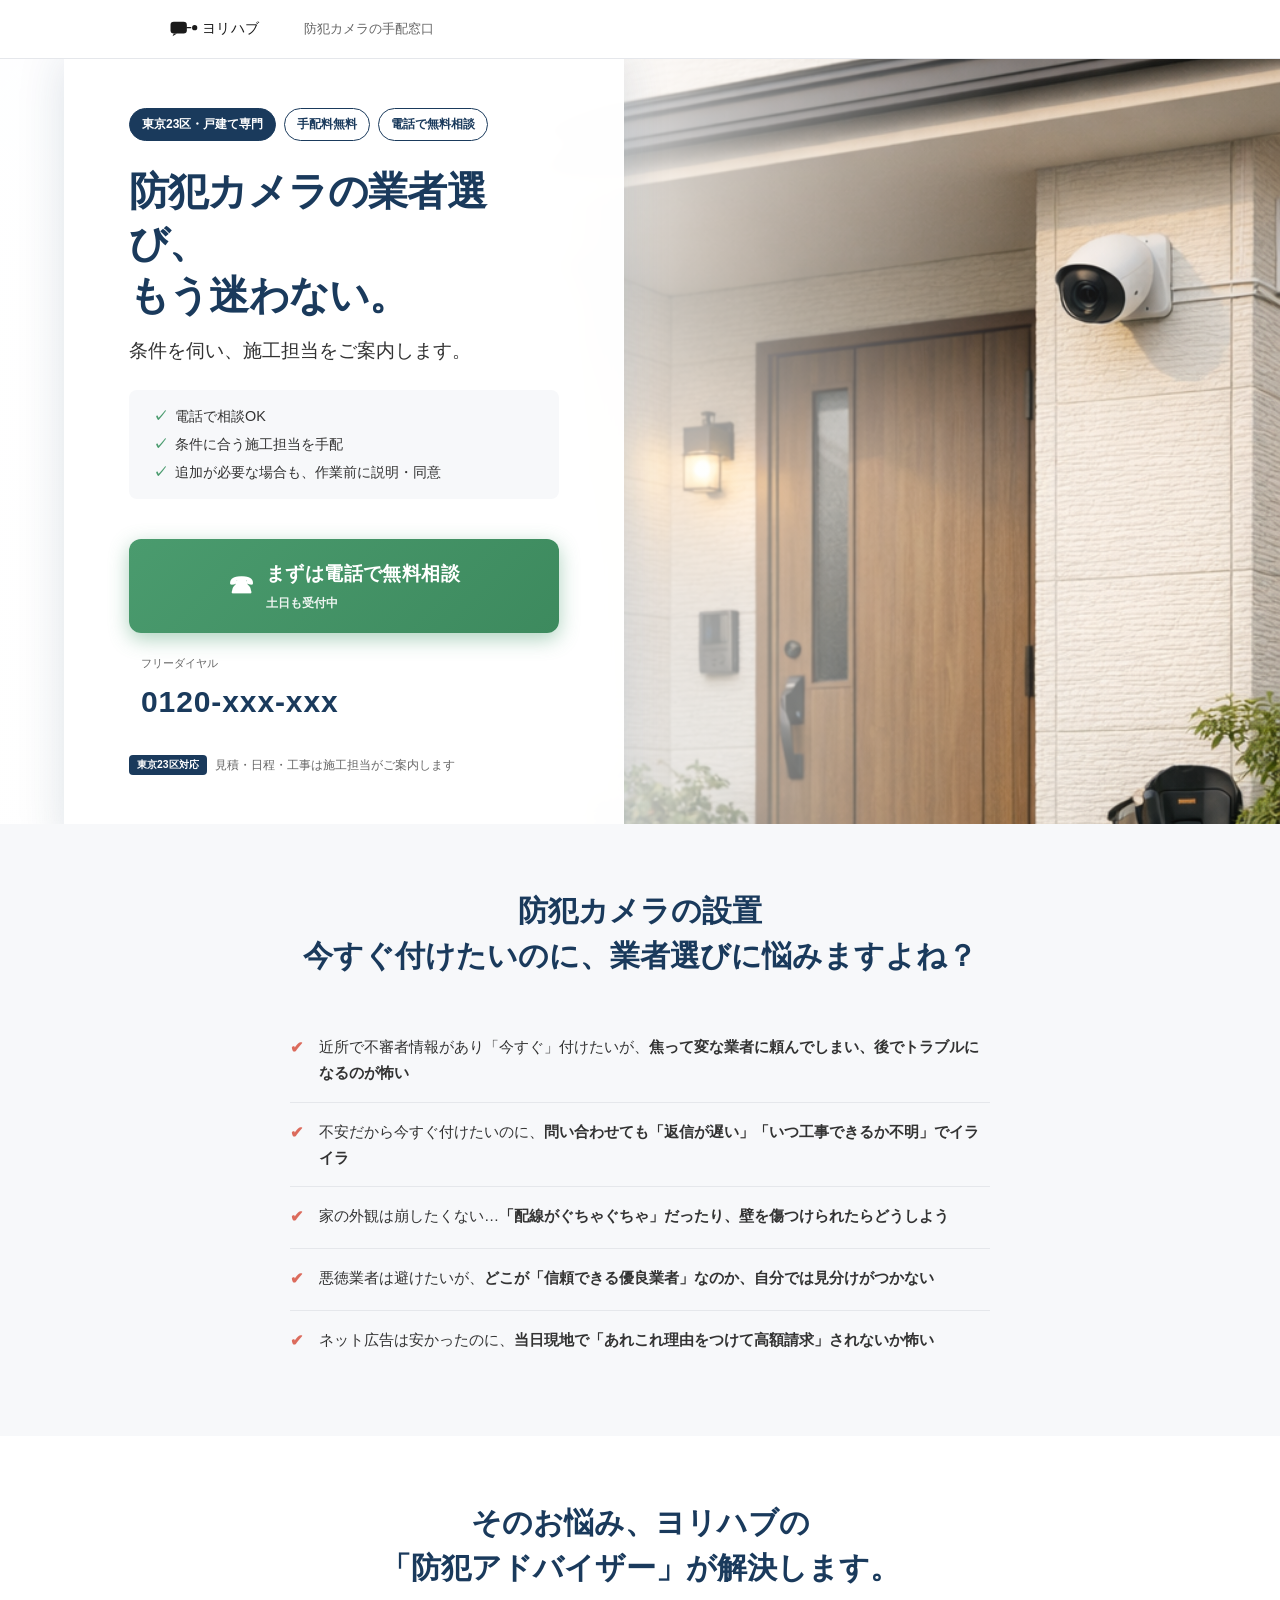
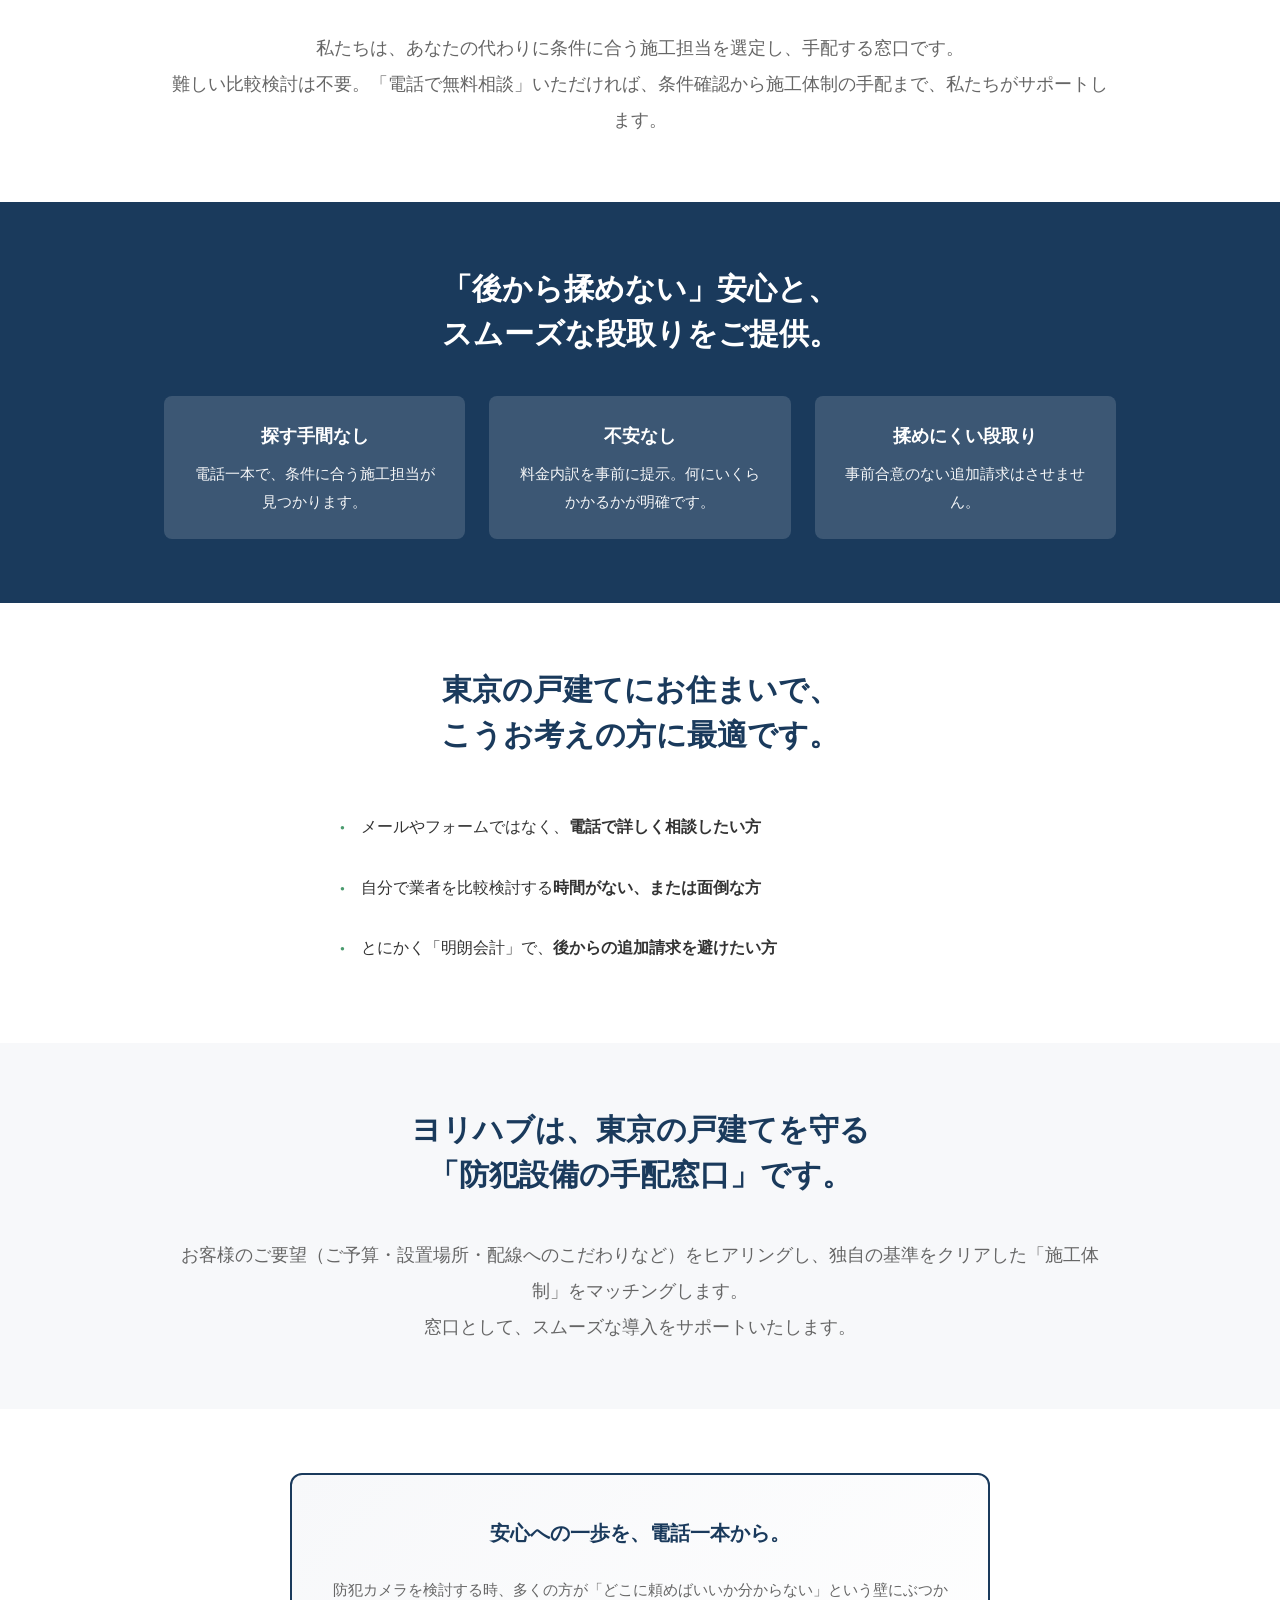
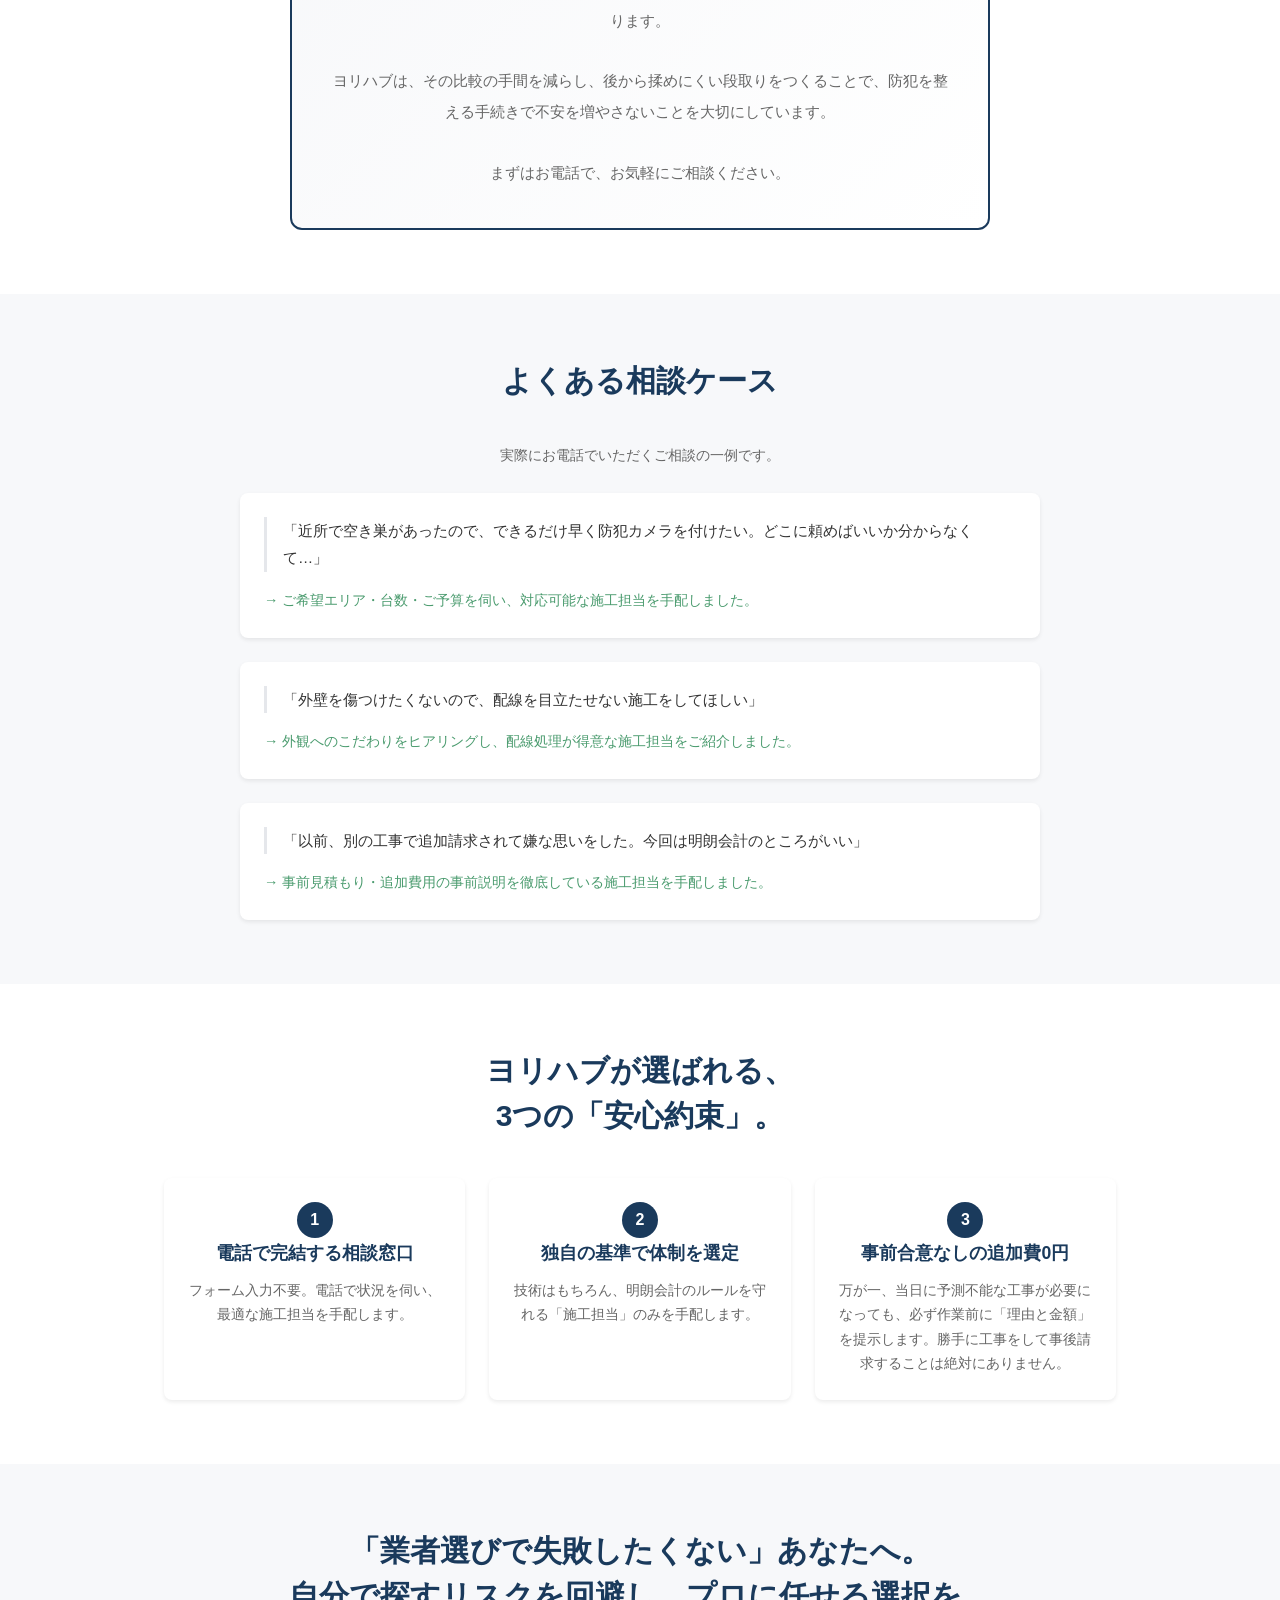
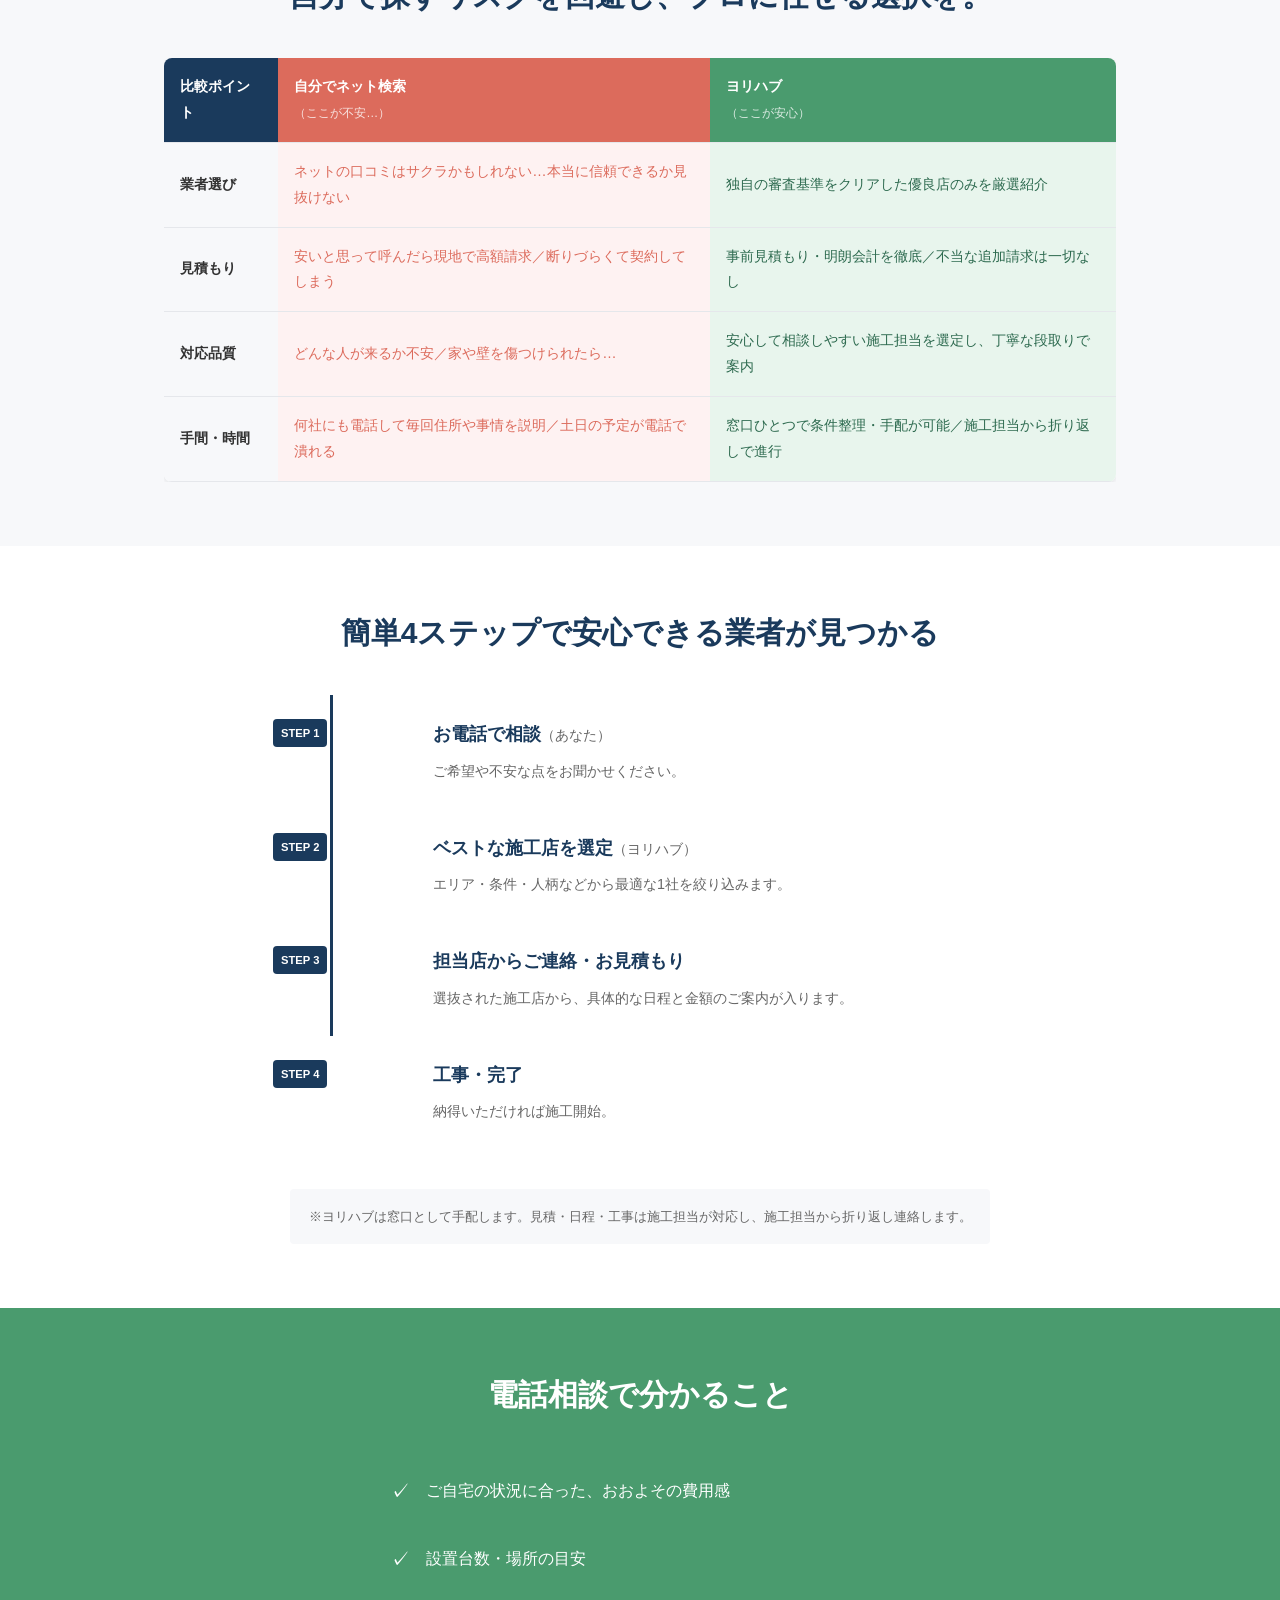
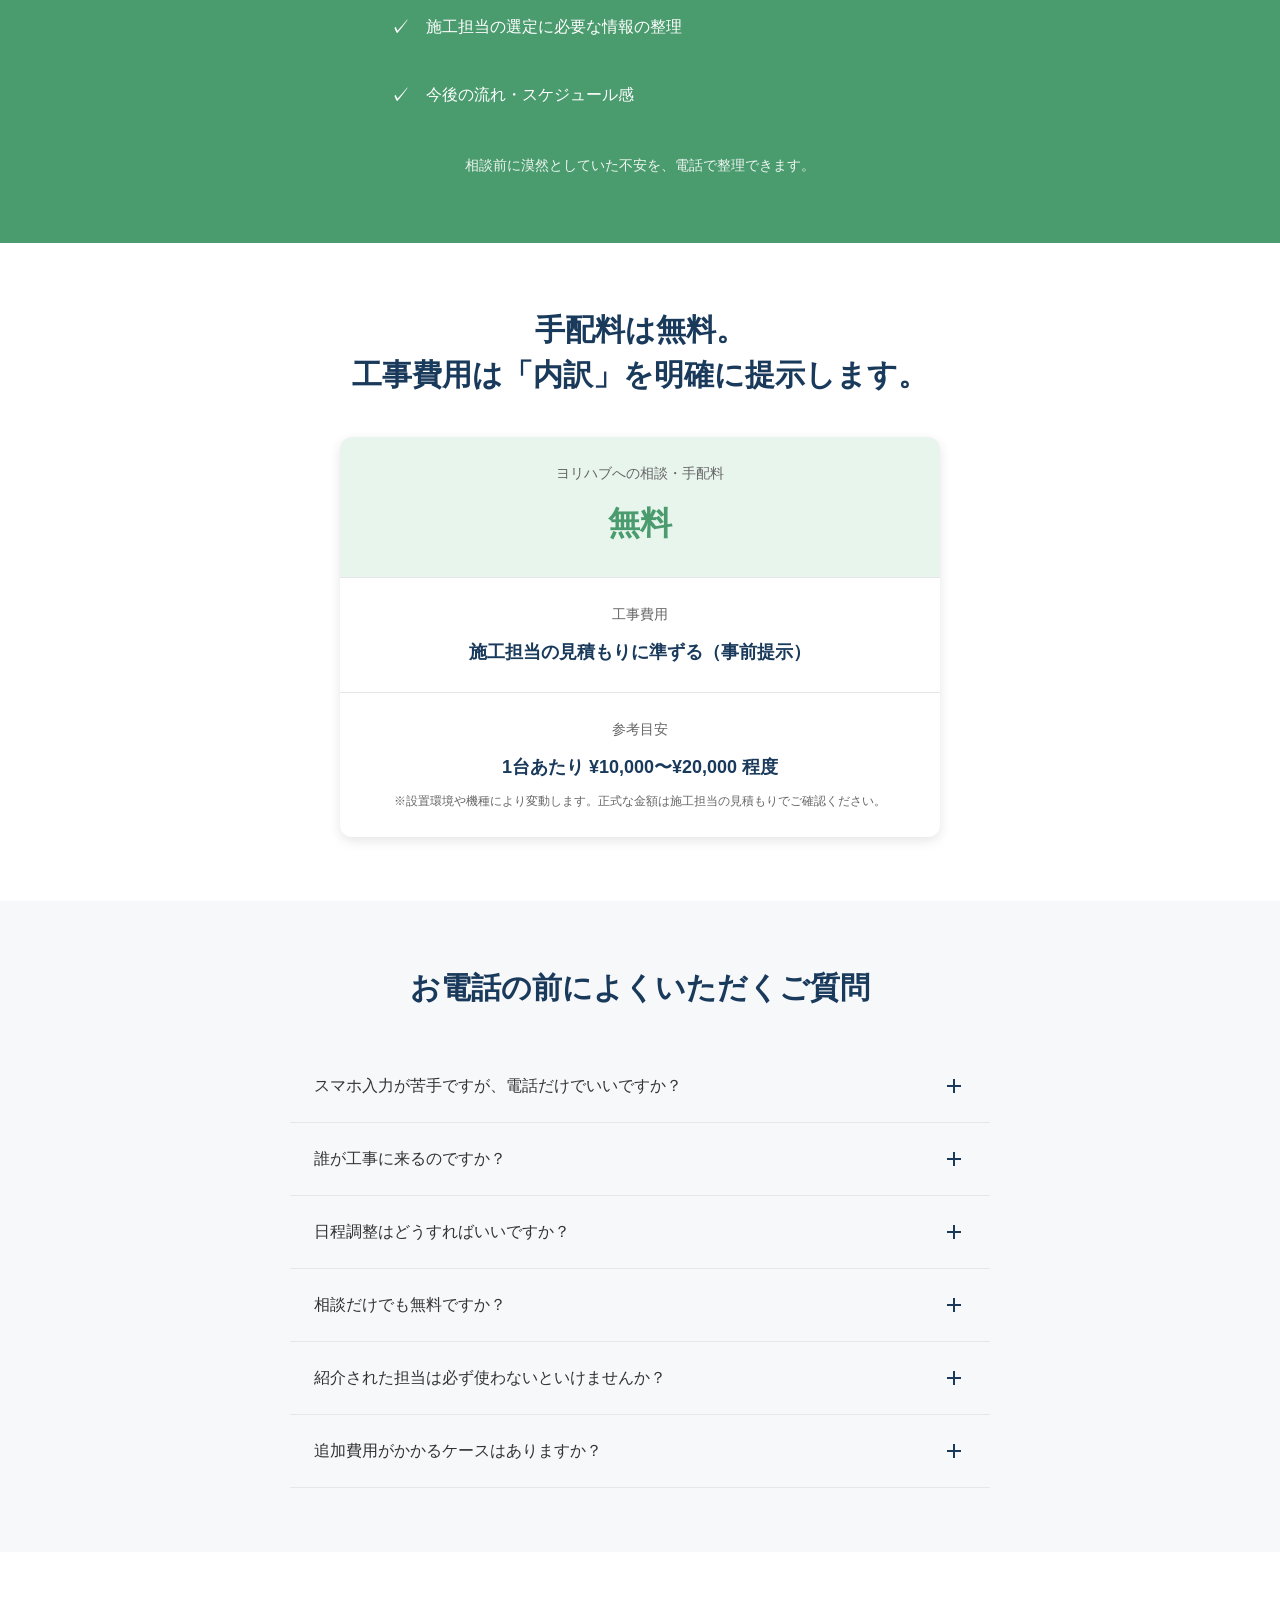
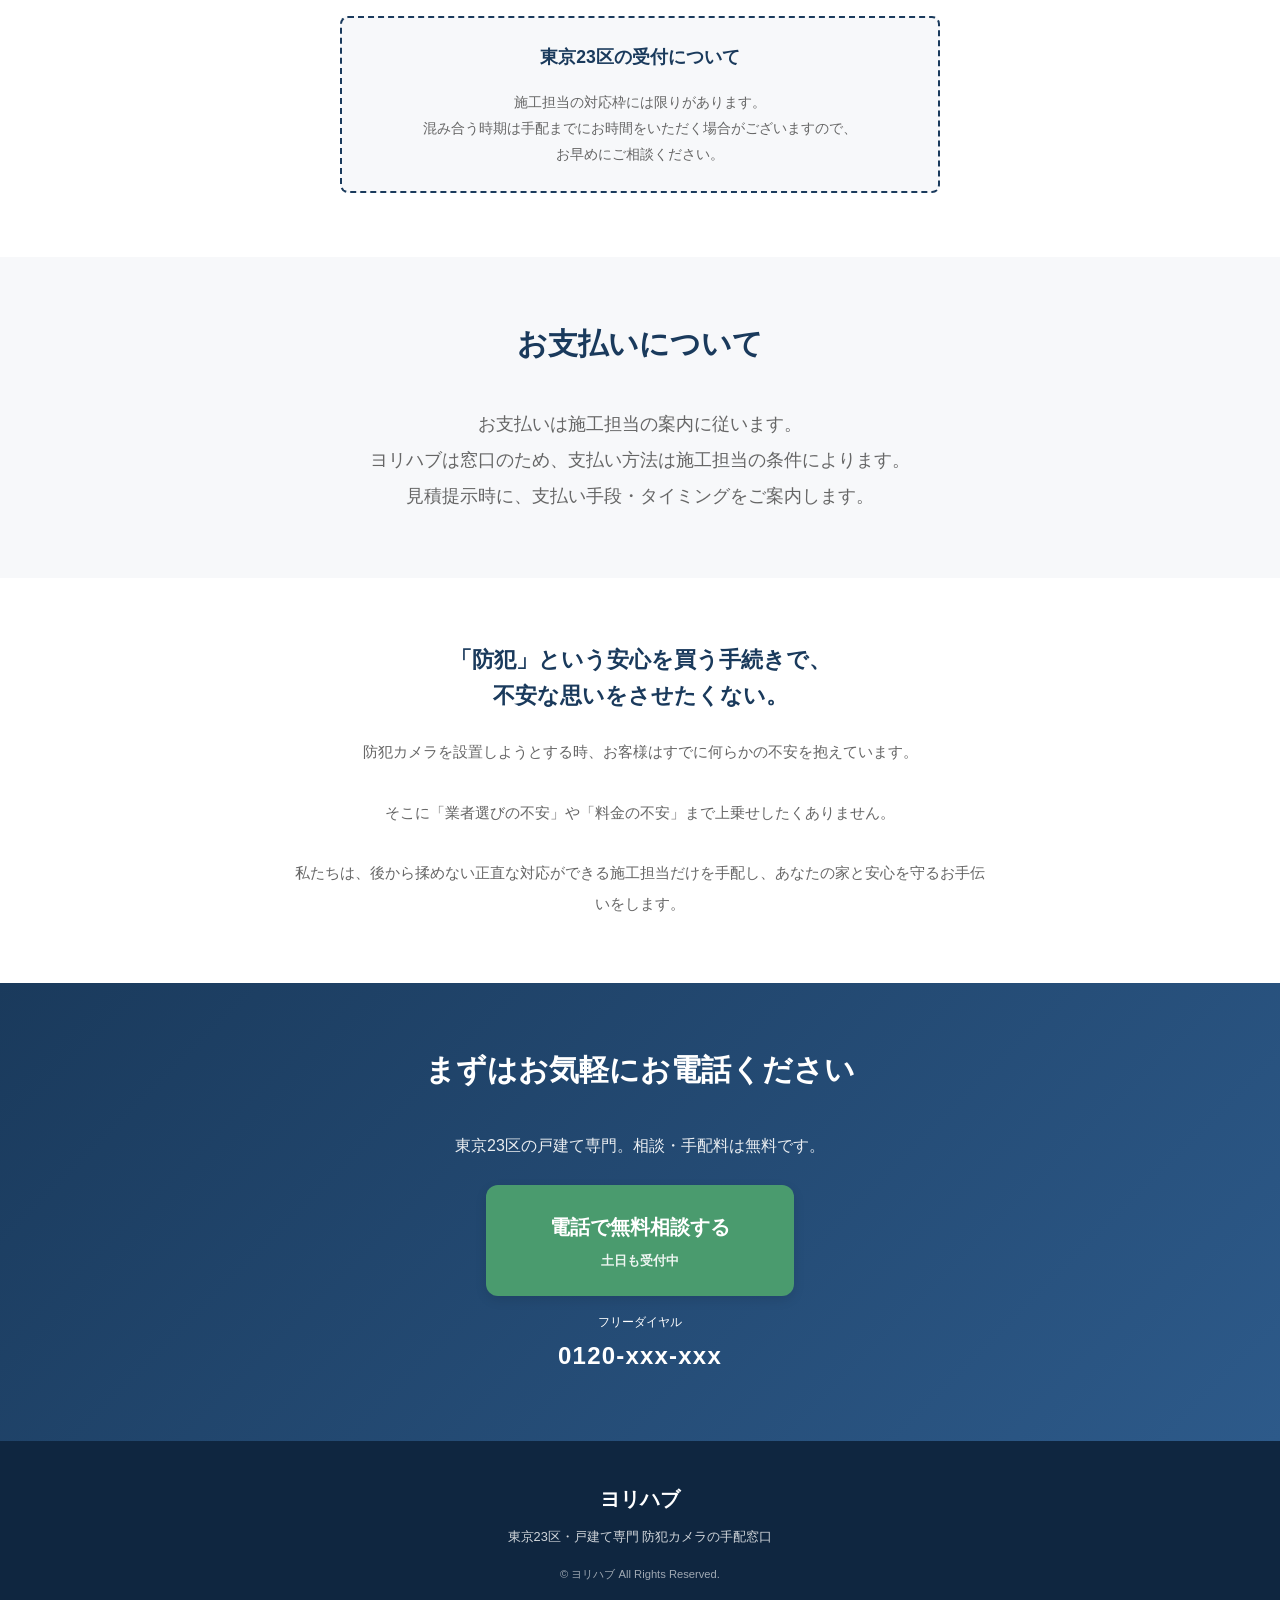
==== index.html @ b2e4035f "init: LP初期ファイルをコミット（電話番号はダミー）" ====
<!DOCTYPE html>
<html lang="ja">
<head>
  <meta charset="UTF-8">
  <meta name="viewport" content="width=device-width, initial-scale=1.0">
  <meta name="description" content="東京23区の戸建て向け防犯カメラ設置。電話一本で優良施工店を手配。ヨリハブは相談・手配料無料の窓口サービスです。">
  <title>ヨリハブ｜東京23区・戸建て専門 防犯カメラの手配窓口</title>
  <link rel="stylesheet" href="styles.css">
</head>
<body>
  <!-- ヘッダー -->
  <header class="header">
    <div class="container">
      <div class="header-inner">
        <a href="/" class="header-logo-link" aria-label="ヨリハブ トップページ">
          <img
            src="image/symbol-horizontal-v5b.svg"
            alt="ヨリハブ"
            class="header-logo"
            width="120"
            height="32"
          >
        </a>
        <p class="header-tagline">防犯カメラの手配窓口</p>
      </div>
    </div>
  </header>

  <main>
    <!-- ファーストビュー -->
    <section id="hero" class="hero">
      <!-- 背景画像（picture要素でスマホ/PC切り替え） -->
      <picture class="hero-bg-picture">
        <source
          media="(max-width: 768px)"
          srcset="image/hero-bg-sp2.png"
          type="image/png"
        >
        <img
          src="image/hero-bg.png"
          alt="東京23区の清潔感のある戸建て住宅と防犯カメラ"
          class="hero-bg-img"
          width="1920"
          height="1080"
          loading="eager"
          fetchpriority="high"
        >
      </picture>
      <!-- オーバーレイ（PCのみ使用、スマホは画像に白グラデ込み） -->
      <div class="hero-overlay" aria-hidden="true"></div>

      <!-- コンテンツエリア -->
      <div class="hero-container">
        <!-- 情報カード -->
        <div class="hero-card">
          <!-- バッジ群 -->
          <div class="hero-badges">
            <span class="hero-badge hero-badge-primary">東京23区・戸建て専門</span>
            <span class="hero-badge">手配料無料</span>
            <span class="hero-badge">電話で無料相談</span>
          </div>

          <!-- メイン見出し -->
          <h2 class="hero-title">
            防犯カメラの業者選び、<br>もう迷わない。
          </h2>

          <!-- サブ見出し -->
          <p class="hero-subtitle">条件を伺い、施工担当をご案内します。</p>

          <!-- 安心訴求3点 -->
          <ul class="hero-features">
            <li class="hero-feature">
              <span class="hero-feature-icon" aria-hidden="true">&#10003;</span>
              <span>電話で相談OK</span>
            </li>
            <li class="hero-feature">
              <span class="hero-feature-icon" aria-hidden="true">&#10003;</span>
              <span>条件に合う施工担当を手配</span>
            </li>
            <li class="hero-feature">
              <span class="hero-feature-icon" aria-hidden="true">&#10003;</span>
              <span>追加が必要な場合も、作業前に説明・同意</span>
            </li>
          </ul>

          <!-- CTA -->
          <div class="hero-cta">
            <a href="tel:0120-xxx-xxx" class="cta-button-hero">
              <span class="cta-icon" aria-hidden="true">&#9742;</span>
              <span class="cta-text">
                <span class="cta-main">まずは電話で無料相談</span>
                <span class="cta-sub">土日も受付中</span>
              </span>
            </a>
            <p class="hero-cta-number">
              <span class="hero-number-label">フリーダイヤル</span>
              <span class="hero-number-value">0120-xxx-xxx</span>
            </p>
          </div>

          <!-- 補足文 -->
          <p class="hero-note">
            <span class="hero-note-badge">東京23区対応</span>
            <span class="hero-note-text">見積・日程・工事は施工担当がご案内します</span>
          </p>
        </div>
      </div>
    </section>

    <!-- 共感/問題提起 -->
    <section id="problem" class="section section-gray">
      <div class="container">
        <h2 class="section-title">
          防犯カメラの設置<br>
          <span class="title-accent">今すぐ付けたいのに、業者選びに悩みますよね？</span>
        </h2>

        <ul class="problem-list">
          <li class="problem-item">
            <span class="problem-icon" aria-hidden="true">✔</span>
            <p>近所で不審者情報があり「今すぐ」付けたいが、<strong>焦って変な業者に頼んでしまい、後でトラブルになるのが怖い</strong></p>
          </li>
          <li class="problem-item">
            <span class="problem-icon" aria-hidden="true">✔</span>
            <p>不安だから今すぐ付けたいのに、<strong>問い合わせても「返信が遅い」「いつ工事できるか不明」でイライラ</strong></p>
          </li>
          <li class="problem-item">
            <span class="problem-icon" aria-hidden="true">✔</span>
            <p>家の外観は崩したくない…<strong>「配線がぐちゃぐちゃ」だったり、壁を傷つけられたらどうしよう</strong></p>
          </li>
          <li class="problem-item">
            <span class="problem-icon" aria-hidden="true">✔</span>
            <p>悪徳業者は避けたいが、<strong>どこが「信頼できる優良業者」なのか、自分では見分けがつかない</strong></p>
          </li>
          <li class="problem-item">
            <span class="problem-icon" aria-hidden="true">✔</span>
            <p>ネット広告は安かったのに、<strong>当日現地で「あれこれ理由をつけて高額請求」されないか怖い</strong></p>
          </li>
        </ul>
      </div>
    </section>

    <!-- 解決方法の提示 -->
    <section id="solution" class="section">
      <div class="container">
        <h2 class="section-title">
          そのお悩み、ヨリハブの<br>
          <span class="title-accent">「防犯アドバイザー」が解決します。</span>
        </h2>
        <p class="section-lead">
          私たちは、あなたの代わりに条件に合う施工担当を選定し、手配する窓口です。<br>
          難しい比較検討は不要。「電話で無料相談」いただければ、条件確認から施工体制の手配まで、私たちがサポートします。
        </p>
      </div>
    </section>

    <!-- ベネフィット -->
    <section id="benefit" class="section section-primary">
      <div class="container">
        <h2 class="section-title section-title-white">
          「後から揉めない」安心と、<br>スムーズな段取りをご提供。
        </h2>

        <ul class="benefit-list">
          <li class="benefit-item">
            <h3 class="benefit-title">探す手間なし</h3>
            <p class="benefit-text">電話一本で、条件に合う施工担当が見つかります。</p>
          </li>
          <li class="benefit-item">
            <h3 class="benefit-title">不安なし</h3>
            <p class="benefit-text">料金内訳を事前に提示。何にいくらかかるかが明確です。</p>
          </li>
          <li class="benefit-item">
            <h3 class="benefit-title">揉めにくい段取り</h3>
            <p class="benefit-text">事前合意のない追加請求はさせません。</p>
          </li>
        </ul>
      </div>
    </section>

    <!-- こんな人におすすめ -->
    <section id="recommend" class="section">
      <div class="container">
        <h2 class="section-title">
          東京の戸建てにお住まいで、<br>
          <span class="title-accent">こうお考えの方に最適です。</span>
        </h2>

        <ul class="recommend-list">
          <li class="recommend-item">
            <span class="recommend-icon" aria-hidden="true">●</span>
            <p>メールやフォームではなく、<strong>電話で詳しく相談したい方</strong></p>
          </li>
          <li class="recommend-item">
            <span class="recommend-icon" aria-hidden="true">●</span>
            <p>自分で業者を比較検討する<strong>時間がない、または面倒な方</strong></p>
          </li>
          <li class="recommend-item">
            <span class="recommend-icon" aria-hidden="true">●</span>
            <p>とにかく「明朗会計」で、<strong>後からの追加請求を避けたい方</strong></p>
          </li>
        </ul>
      </div>
    </section>

    <!-- 自己紹介 -->
    <section id="about" class="section section-gray">
      <div class="container">
        <h2 class="section-title">
          ヨリハブは、東京の戸建てを守る<br>
          <span class="title-accent">「防犯設備の手配窓口」です。</span>
        </h2>
        <p class="section-lead">
          お客様のご要望（ご予算・設置場所・配線へのこだわりなど）をヒアリングし、独自の基準をクリアした「施工体制」をマッチングします。<br>
          窓口として、スムーズな導入をサポートいたします。
        </p>
      </div>
    </section>

    <!-- メッセージ -->
    <section id="message" class="section">
      <div class="container">
        <div class="message-box">
          <h2 class="message-title">安心への一歩を、電話一本から。</h2>
          <p class="message-text">
            防犯カメラを検討する時、多くの方が「どこに頼めばいいか分からない」という壁にぶつかります。<br><br>
            ヨリハブは、その比較の手間を減らし、後から揉めにくい段取りをつくることで、防犯を整える手続きで不安を増やさないことを大切にしています。<br><br>
            まずはお電話で、お気軽にご相談ください。
          </p>
        </div>
      </div>
    </section>

    <!-- 相談ケース例 -->
    <section id="cases" class="section section-gray">
      <div class="container">
        <h2 class="section-title">
          <span class="title-accent">よくある相談ケース</span>
        </h2>
        <p class="section-lead-small">実際にお電話でいただくご相談の一例です。</p>

        <ul class="case-list">
          <li class="case-item">
            <p class="case-situation">「近所で空き巣があったので、できるだけ早く防犯カメラを付けたい。どこに頼めばいいか分からなくて…」</p>
            <p class="case-response">→ ご希望エリア・台数・ご予算を伺い、対応可能な施工担当を手配しました。</p>
          </li>
          <li class="case-item">
            <p class="case-situation">「外壁を傷つけたくないので、配線を目立たせない施工をしてほしい」</p>
            <p class="case-response">→ 外観へのこだわりをヒアリングし、配線処理が得意な施工担当をご紹介しました。</p>
          </li>
          <li class="case-item">
            <p class="case-situation">「以前、別の工事で追加請求されて嫌な思いをした。今回は明朗会計のところがいい」</p>
            <p class="case-response">→ 事前見積もり・追加費用の事前説明を徹底している施工担当を手配しました。</p>
          </li>
        </ul>
      </div>
    </section>

    <!-- 選ばれる理由 -->
    <section id="features" class="section">
      <div class="container">
        <h2 class="section-title">
          ヨリハブが選ばれる、<br>
          <span class="title-accent">3つの「安心約束」。</span>
        </h2>

        <ul class="feature-list">
          <li class="feature-item">
            <span class="feature-number" aria-hidden="true">1</span>
            <h3 class="feature-title">電話で完結する相談窓口</h3>
            <p class="feature-text">フォーム入力不要。電話で状況を伺い、最適な施工担当を手配します。</p>
          </li>
          <li class="feature-item">
            <span class="feature-number" aria-hidden="true">2</span>
            <h3 class="feature-title">独自の基準で体制を選定</h3>
            <p class="feature-text">技術はもちろん、明朗会計のルールを守れる「施工担当」のみを手配します。</p>
          </li>
          <li class="feature-item">
            <span class="feature-number" aria-hidden="true">3</span>
            <h3 class="feature-title">事前合意なしの追加費0円</h3>
            <p class="feature-text">万が一、当日に予測不能な工事が必要になっても、必ず作業前に「理由と金額」を提示します。勝手に工事をして事後請求することは絶対にありません。</p>
          </li>
        </ul>
      </div>
    </section>

    <!-- 比較表 -->
    <section id="compare" class="section section-gray">
      <div class="container">
        <h2 class="section-title">
          「業者選びで失敗したくない」あなたへ。<br>
          <span class="title-accent">自分で探すリスクを回避し、プロに任せる選択を。</span>
        </h2>

        <!-- PC用テーブル -->
        <div class="compare-table-wrapper">
          <table class="compare-table">
            <thead>
              <tr>
                <th>比較ポイント</th>
                <th class="col-risk">自分でネット検索<br><small>（ここが不安…）</small></th>
                <th class="col-safe">ヨリハブ<br><small>（ここが安心）</small></th>
              </tr>
            </thead>
            <tbody>
              <tr>
                <td class="row-label">業者選び</td>
                <td class="col-risk">ネットの口コミはサクラかもしれない…本当に信頼できるか見抜けない</td>
                <td class="col-safe">独自の審査基準をクリアした優良店のみを厳選紹介</td>
              </tr>
              <tr>
                <td class="row-label">見積もり</td>
                <td class="col-risk">安いと思って呼んだら現地で高額請求／断りづらくて契約してしまう</td>
                <td class="col-safe">事前見積もり・明朗会計を徹底／不当な追加請求は一切なし</td>
              </tr>
              <tr>
                <td class="row-label">対応品質</td>
                <td class="col-risk">どんな人が来るか不安／家や壁を傷つけられたら…</td>
                <td class="col-safe">安心して相談しやすい施工担当を選定し、丁寧な段取りで案内</td>
              </tr>
              <tr>
                <td class="row-label">手間・時間</td>
                <td class="col-risk">何社にも電話して毎回住所や事情を説明／土日の予定が電話で潰れる</td>
                <td class="col-safe">窓口ひとつで条件整理・手配が可能／施工担当から折り返しで進行</td>
              </tr>
            </tbody>
          </table>
        </div>

        <!-- スマホ用カード -->
        <div class="compare-cards">
          <div class="compare-card">
            <h3 class="compare-card-title">業者選び</h3>
            <div class="compare-card-row">
              <p class="compare-card-label risk-label">自分で検索すると…</p>
              <p class="compare-card-text">ネットの口コミはサクラかもしれない…本当に信頼できるか見抜けない</p>
            </div>
            <div class="compare-card-row">
              <p class="compare-card-label safe-label">ヨリハブなら</p>
              <p class="compare-card-text">独自の審査基準をクリアした優良店のみを厳選紹介</p>
            </div>
          </div>

          <div class="compare-card">
            <h3 class="compare-card-title">見積もり</h3>
            <div class="compare-card-row">
              <p class="compare-card-label risk-label">自分で検索すると…</p>
              <p class="compare-card-text">安いと思って呼んだら現地で高額請求／断りづらくて契約してしまう</p>
            </div>
            <div class="compare-card-row">
              <p class="compare-card-label safe-label">ヨリハブなら</p>
              <p class="compare-card-text">事前見積もり・明朗会計を徹底／不当な追加請求は一切なし</p>
            </div>
          </div>

          <div class="compare-card">
            <h3 class="compare-card-title">対応品質</h3>
            <div class="compare-card-row">
              <p class="compare-card-label risk-label">自分で検索すると…</p>
              <p class="compare-card-text">どんな人が来るか不安／家や壁を傷つけられたら…</p>
            </div>
            <div class="compare-card-row">
              <p class="compare-card-label safe-label">ヨリハブなら</p>
              <p class="compare-card-text">安心して相談しやすい施工担当を選定し、丁寧な段取りで案内</p>
            </div>
          </div>

          <div class="compare-card">
            <h3 class="compare-card-title">手間・時間</h3>
            <div class="compare-card-row">
              <p class="compare-card-label risk-label">自分で検索すると…</p>
              <p class="compare-card-text">何社にも電話して毎回住所や事情を説明／土日の予定が電話で潰れる</p>
            </div>
            <div class="compare-card-row">
              <p class="compare-card-label safe-label">ヨリハブなら</p>
              <p class="compare-card-text">窓口ひとつで条件整理・手配が可能／施工担当から折り返しで進行</p>
            </div>
          </div>
        </div>
      </div>
    </section>

    <!-- ご利用の流れ -->
    <section id="flow" class="section">
      <div class="container">
        <h2 class="section-title">
          <span class="title-accent">簡単4ステップで安心できる業者が見つかる</span>
        </h2>

        <ol class="flow-list">
          <li class="flow-item">
            <span class="flow-step">STEP 1</span>
            <h3 class="flow-title">お電話で相談<span class="flow-who">（あなた）</span></h3>
            <p class="flow-text">ご希望や不安な点をお聞かせください。</p>
          </li>
          <li class="flow-item">
            <span class="flow-step">STEP 2</span>
            <h3 class="flow-title">ベストな施工店を選定<span class="flow-who">（ヨリハブ）</span></h3>
            <p class="flow-text">エリア・条件・人柄などから最適な1社を絞り込みます。</p>
          </li>
          <li class="flow-item">
            <span class="flow-step">STEP 3</span>
            <h3 class="flow-title">担当店からご連絡・お見積もり</h3>
            <p class="flow-text">選抜された施工店から、具体的な日程と金額のご案内が入ります。</p>
          </li>
          <li class="flow-item">
            <span class="flow-step">STEP 4</span>
            <h3 class="flow-title">工事・完了</h3>
            <p class="flow-text">納得いただければ施工開始。</p>
          </li>
        </ol>

        <p class="flow-note">※ヨリハブは窓口として手配します。見積・日程・工事は施工担当が対応し、施工担当から折り返し連絡します。</p>
      </div>
    </section>

    <!-- 特典 -->
    <section id="bonus" class="section section-accent">
      <div class="container">
        <h2 class="section-title section-title-white">
          <span class="title-accent-white">電話相談で分かること</span>
        </h2>

        <ul class="bonus-list">
          <li class="bonus-item">
            <span class="bonus-check" aria-hidden="true">✓</span>
            <p>ご自宅の状況に合った、おおよその費用感</p>
          </li>
          <li class="bonus-item">
            <span class="bonus-check" aria-hidden="true">✓</span>
            <p>設置台数・場所の目安</p>
          </li>
          <li class="bonus-item">
            <span class="bonus-check" aria-hidden="true">✓</span>
            <p>施工担当の選定に必要な情報の整理</p>
          </li>
          <li class="bonus-item">
            <span class="bonus-check" aria-hidden="true">✓</span>
            <p>今後の流れ・スケジュール感</p>
          </li>
        </ul>

        <p class="bonus-note">相談前に漠然としていた不安を、電話で整理できます。</p>
      </div>
    </section>

    <!-- 料金 -->
    <section id="price" class="section">
      <div class="container">
        <h2 class="section-title">
          手配料は無料。<br>
          <span class="title-accent">工事費用は「内訳」を明確に提示します。</span>
        </h2>

        <div class="price-box">
          <div class="price-item price-free">
            <p class="price-label">ヨリハブへの相談・手配料</p>
            <p class="price-value">無料</p>
          </div>
          <div class="price-item">
            <p class="price-label">工事費用</p>
            <p class="price-value-sub">施工担当の見積もりに準ずる（事前提示）</p>
          </div>
          <div class="price-item">
            <p class="price-label">参考目安</p>
            <p class="price-value-sub">1台あたり ¥10,000〜¥20,000 程度</p>
            <p class="price-note">※設置環境や機種により変動します。正式な金額は施工担当の見積もりでご確認ください。</p>
          </div>
        </div>
      </div>
    </section>

    <!-- FAQ -->
    <section id="faq" class="section section-gray">
      <div class="container">
        <h2 class="section-title">
          <span class="title-accent">お電話の前によくいただくご質問</span>
        </h2>

        <div class="faq-list">
          <div class="faq-item">
            <button class="faq-question" aria-expanded="false" aria-controls="faq1">
              <span>スマホ入力が苦手ですが、電話だけでいいですか？</span>
              <span class="faq-icon" aria-hidden="true"></span>
            </button>
            <div class="faq-answer" id="faq1">
              <p>はい、フォーム入力は不要です。まずはお電話ください。</p>
            </div>
          </div>

          <div class="faq-item">
            <button class="faq-question" aria-expanded="false" aria-controls="faq2">
              <span>誰が工事に来るのですか？</span>
              <span class="faq-icon" aria-hidden="true"></span>
            </button>
            <div class="faq-answer" id="faq2">
              <p>弊社の基準を満たした、エリア担当の施工担当者がお伺いします。</p>
            </div>
          </div>

          <div class="faq-item">
            <button class="faq-question" aria-expanded="false" aria-controls="faq3">
              <span>日程調整はどうすればいいですか？</span>
              <span class="faq-icon" aria-hidden="true"></span>
            </button>
            <div class="faq-answer" id="faq3">
              <p>ヨリハブで受付後、施工担当から折り返しご連絡しますので、そこで直接ご相談ください。</p>
            </div>
          </div>

          <div class="faq-item">
            <button class="faq-question" aria-expanded="false" aria-controls="faq4">
              <span>相談だけでも無料ですか？</span>
              <span class="faq-icon" aria-hidden="true"></span>
            </button>
            <div class="faq-answer" id="faq4">
              <p>はい、電話での無料相談、施工担当の手配までは費用はかかりません。</p>
            </div>
          </div>

          <div class="faq-item">
            <button class="faq-question" aria-expanded="false" aria-controls="faq5">
              <span>紹介された担当は必ず使わないといけませんか？</span>
              <span class="faq-icon" aria-hidden="true"></span>
            </button>
            <div class="faq-answer" id="faq5">
              <p>いいえ。施工担当からの見積もり内容に納得できない場合はお断りいただけます。</p>
            </div>
          </div>

          <div class="faq-item">
            <button class="faq-question" aria-expanded="false" aria-controls="faq6">
              <span>追加費用がかかるケースはありますか？</span>
              <span class="faq-icon" aria-hidden="true"></span>
            </button>
            <div class="faq-answer" id="faq6">
              <p>壁の中の配線状況などで稀に発生しますが、必ず事前合意をいただきます。勝手な追加請求はありません。</p>
            </div>
          </div>
        </div>
      </div>
    </section>

    <!-- 限定性 -->
    <section id="limited" class="section">
      <div class="container">
        <div class="limited-box">
          <p class="limited-title">東京23区の受付について</p>
          <p class="limited-text">
            施工担当の対応枠には限りがあります。<br>
            混み合う時期は手配までにお時間をいただく場合がございますので、<br class="pc-only">
            お早めにご相談ください。
          </p>
        </div>
      </div>
    </section>

    <!-- 支払い方法 -->
    <section id="payment" class="section section-gray">
      <div class="container">
        <h2 class="section-title">
          <span class="title-accent">お支払いについて</span>
        </h2>
        <p class="section-lead">
          お支払いは施工担当の案内に従います。<br>
          ヨリハブは窓口のため、支払い方法は施工担当の条件によります。<br>
          見積提示時に、支払い手段・タイミングをご案内します。
        </p>
      </div>
    </section>

    <!-- 思い -->
    <section id="philosophy" class="section">
      <div class="container">
        <div class="philosophy-box">
          <h2 class="philosophy-title">
            「防犯」という安心を買う手続きで、<br>不安な思いをさせたくない。
          </h2>
          <p class="philosophy-text">
            防犯カメラを設置しようとする時、お客様はすでに何らかの不安を抱えています。<br><br>
            そこに「業者選びの不安」や「料金の不安」まで上乗せしたくありません。<br><br>
            私たちは、後から揉めない正直な対応ができる施工担当だけを手配し、あなたの家と安心を守るお手伝いをします。
          </p>
        </div>
      </div>
    </section>

    <!-- 最終CTA -->
    <section id="final-cta" class="section section-cta">
      <div class="container">
        <h2 class="section-title section-title-white">
          まずはお気軽にお電話ください
        </h2>
        <p class="cta-desc">東京23区の戸建て専門。相談・手配料は無料です。</p>

        <div class="cta-box cta-box-final">
          <a href="tel:0120-xxx-xxx" class="cta-button cta-button-large">
            <span class="cta-main">電話で無料相談する</span>
            <span class="cta-sub">土日も受付中</span>
          </a>
          <p class="cta-number cta-number-white">
            <span class="number-label">フリーダイヤル</span>
            <span class="number-value">0120-xxx-xxx</span>
          </p>
        </div>
      </div>
    </section>
  </main>

  <!-- フッター -->
  <footer class="footer">
    <div class="container">
      <p class="footer-logo">ヨリハブ</p>
      <p class="footer-desc">東京23区・戸建て専門 防犯カメラの手配窓口</p>
      <p class="footer-copy">&copy; ヨリハブ All Rights Reserved.</p>
    </div>
  </footer>

  <!-- スマホ用固定CTAバー（スクロールで表示） -->
  <div class="fixed-cta" id="fixedCta" role="complementary" aria-label="電話で無料相談">
    <a
      href="tel:0120-xxx-xxx"
      class="fixed-cta-button"
      aria-label="電話で無料相談 0120-xxx-xxx 土日も受付中"
    >
      <span class="fixed-cta-icon" aria-hidden="true">
        <svg width="22" height="22" viewBox="0 0 24 24" fill="none" xmlns="http://www.w3.org/2000/svg">
          <path d="M22 16.92v3a2 2 0 0 1-2.18 2 19.79 19.79 0 0 1-8.63-3.07 19.5 19.5 0 0 1-6-6 19.79 19.79 0 0 1-3.07-8.67A2 2 0 0 1 4.11 2h3a2 2 0 0 1 2 1.72 12.84 12.84 0 0 0 .7 2.81 2 2 0 0 1-.45 2.11L8.09 9.91a16 16 0 0 0 6 6l1.27-1.27a2 2 0 0 1 2.11-.45 12.84 12.84 0 0 0 2.81.7A2 2 0 0 1 22 16.92z" fill="currentColor"/>
        </svg>
      </span>
      <span class="fixed-cta-content">
        <span class="fixed-cta-main">まずは電話で無料相談</span>
        <span class="fixed-cta-info">
          <span class="fixed-cta-number">0120-xxx-xxx</span>
          <span class="fixed-cta-sub">土日も受付中</span>
        </span>
      </span>
    </a>
  </div>

  <script src="script.js"></script>
</body>
</html>
---- styles.css ----
/* ===========================================
   ヨリハブ LP スタイルシート
   =========================================== */

/* ----- CSS変数（カラー・フォント等） ----- */
:root {
  /* カラー */
  --color-primary: #1a3a5c;      /* 濃いネイビー */
  --color-primary-dark: #0f2640;
  --color-primary-light: #2d5a8a;
  --color-accent: #4a9b6e;        /* やさしい緑 */
  --color-accent-hover: #3d8259;
  --color-accent-light: #e8f5ed;
  --color-white: #ffffff;
  --color-gray-light: #f7f8fa;
  --color-gray: #e5e7eb;
  --color-gray-dark: #6b7280;
  --color-text: #333333;
  --color-text-light: #666666;
  --color-risk: #dc6b5c;
  --color-safe: #4a9b6e;

  /* フォント */
  --font-family: "Hiragino Kaku Gothic ProN", "Hiragino Sans", "Yu Gothic", "Meiryo", sans-serif;

  /* サイズ */
  --container-max: 1000px;
  --spacing-xs: 8px;
  --spacing-sm: 16px;
  --spacing-md: 24px;
  --spacing-lg: 40px;
  --spacing-xl: 64px;

  /* 角丸 */
  --radius-sm: 4px;
  --radius-md: 8px;
  --radius-lg: 12px;

  /* シャドウ */
  --shadow-sm: 0 2px 4px rgba(0, 0, 0, 0.08);
  --shadow-md: 0 4px 12px rgba(0, 0, 0, 0.1);
  --shadow-lg: 0 8px 24px rgba(0, 0, 0, 0.12);
}

/* ----- リセット＆ベース ----- */
*,
*::before,
*::after {
  box-sizing: border-box;
  margin: 0;
  padding: 0;
}

html {
  font-size: 16px;
  scroll-behavior: smooth;
}

body {
  font-family: var(--font-family);
  color: var(--color-text);
  background-color: var(--color-white);
  line-height: 1.8;
  -webkit-font-smoothing: antialiased;
  /* 固定CTAバーの分だけ下部にパディング（スマホ用、セーフエリア対応） */
  padding-bottom: calc(90px + env(safe-area-inset-bottom, 0px));
}

@media (min-width: 769px) {
  body {
    padding-bottom: 0;
  }
}

img {
  max-width: 100%;
  height: auto;
  vertical-align: middle;
}

a {
  color: inherit;
  text-decoration: none;
}

ul, ol {
  list-style: none;
}

button {
  font-family: inherit;
  cursor: pointer;
  border: none;
  background: none;
}

/* ----- コンテナ ----- */
.container {
  width: 100%;
  max-width: var(--container-max);
  margin: 0 auto;
  padding: 0 var(--spacing-sm);
}

/* PC時のパディング */
@media (min-width: 769px) {
  .container {
    padding: 0 var(--spacing-md);
  }
}

/* ----- ヘッダー ----- */
.header {
  background-color: var(--color-white);
  border-bottom: 1px solid var(--color-gray);
  padding: 10px 0;
  position: sticky;
  top: 0;
  z-index: 100;
}

.header-inner {
  display: flex;
  align-items: center;
  gap: var(--spacing-sm);
}

.header-logo-link {
  display: flex;
  align-items: center;
  text-decoration: none;
}

.header-logo {
  height: 28px;
  width: auto;
  display: block;
}

.header-tagline {
  font-size: 0.7rem;
  color: var(--color-text-light);
  white-space: nowrap;
}

/* PC時のヘッダー */
@media (min-width: 769px) {
  .header {
    padding: 12px 0;
  }

  .header-logo {
    height: 34px;
  }

  .header-tagline {
    font-size: 0.8rem;
  }
}

/* 旧ロゴクラス（互換性のため残す） */
.logo {
  font-size: 1.5rem;
  font-weight: bold;
  color: var(--color-primary);
}

/* ----- 共通セクション ----- */
.section {
  padding: var(--spacing-xl) 0;
}

.section-gray {
  background-color: var(--color-gray-light);
}

.section-primary {
  background-color: var(--color-primary);
  color: var(--color-white);
}

.section-accent {
  background-color: var(--color-accent);
  color: var(--color-white);
}

.section-cta {
  background: linear-gradient(135deg, var(--color-primary) 0%, var(--color-primary-light) 100%);
  color: var(--color-white);
}

.section-title {
  font-size: 1.5rem;
  font-weight: bold;
  text-align: center;
  margin-bottom: var(--spacing-lg);
  line-height: 1.5;
  color: var(--color-primary);
}

.section-title-white {
  color: var(--color-white);
}

.title-accent {
  color: var(--color-primary);
  display: block;
}

.title-accent-white {
  color: var(--color-white);
}

.section-lead {
  text-align: center;
  font-size: 1rem;
  line-height: 2;
  color: var(--color-text-light);
}

.section-lead-small {
  text-align: center;
  font-size: 0.9rem;
  color: var(--color-text-light);
  margin-bottom: var(--spacing-md);
}

@media (min-width: 769px) {
  .section-title {
    font-size: 1.875rem;
  }

  .section-lead {
    font-size: 1.125rem;
  }
}

/* ===========================================
   ファーストビュー（Hero）- 全面画像ベース
   =========================================== */

/* ----- Hero セクション ----- */
.hero {
  position: relative;
  width: 100%;
  /* スマホ: 画像を見せつつ、CTAまで1画面に収める */
  min-height: 520px;
  height: auto;
  overflow: hidden;
  display: flex;
  align-items: flex-end;
  padding-top: var(--spacing-lg);
  padding-bottom: var(--spacing-md);
}

/* ----- 背景画像 ----- */
.hero-bg-picture {
  position: absolute;
  top: 0;
  left: 0;
  width: 100%;
  height: 100%;
  z-index: 1;
}

.hero-bg-img {
  position: absolute;
  top: 0;
  left: 0;
  width: 100%;
  height: 100%;
  object-fit: cover;
  /* スマホ: 右側の防犯カメラと玄関が見えるよう配置 */
  object-position: 65% center;
}

/* ----- オーバーレイ ----- */
.hero-overlay {
  position: absolute;
  top: 0;
  left: 0;
  width: 100%;
  height: 100%;
  z-index: 2;
  /* スマホ: 左下のパネル背後だけ軽くオーバーレイ、右側は防犯カメラが見えるよう透明 */
  background: linear-gradient(
    135deg,
    rgba(255, 255, 255, 0.4) 0%,
    rgba(255, 255, 255, 0.2) 30%,
    rgba(255, 255, 255, 0) 60%,
    rgba(255, 255, 255, 0) 100%
  );
}

/* ----- コンテンツコンテナ ----- */
.hero-container {
  position: relative;
  z-index: 3;
  width: 100%;
  max-width: 1200px;
  margin: 0 auto;
  padding: 0 var(--spacing-sm);
  display: flex;
  /* スマホ: やや左寄せ（右側に防犯カメラが見えるよう） */
  justify-content: flex-start;
  align-items: flex-end;
}

/* ----- 情報パネル（スマホ版：やや左寄せ・コンパクト・半透明） ----- */
.hero-card {
  width: 75%;
  max-width: 300px;
  /* 半透明パネル：背景となじませる */
  background: rgba(255, 255, 255, 0.9);
  backdrop-filter: blur(8px);
  -webkit-backdrop-filter: blur(8px);
  border-radius: var(--radius-lg);
  padding: var(--spacing-md) var(--spacing-sm);
  box-shadow: 0 -4px 24px rgba(26, 58, 92, 0.08);
  border: 1px solid rgba(255, 255, 255, 0.7);
  /* 左寄せ */
  text-align: left;
}

/* ----- バッジ群（スマホ版は左寄せ） ----- */
.hero-badges {
  display: flex;
  flex-wrap: wrap;
  justify-content: flex-start;
  gap: 6px;
  margin-bottom: 12px;
}

/* スマホでは3つ目のバッジを非表示 */
.hero-badge:nth-child(3) {
  display: none;
}

.hero-badge {
  display: inline-block;
  background-color: var(--color-white);
  color: var(--color-primary);
  font-size: 0.68rem;
  font-weight: bold;
  padding: 4px 10px;
  border-radius: 50px;
  border: 1px solid var(--color-primary);
}

.hero-badge-primary {
  background-color: var(--color-primary);
  color: var(--color-white);
  border-color: var(--color-primary);
}

/* ----- メイン見出し ----- */
.hero-title {
  font-size: 1.35rem;
  font-weight: bold;
  color: var(--color-primary);
  line-height: 1.35;
  margin-bottom: 8px;
  letter-spacing: -0.02em;
}

/* ----- サブ見出し ----- */
.hero-subtitle {
  font-size: 0.9rem;
  color: var(--color-text);
  margin-bottom: 14px;
  line-height: 1.5;
}

/* ----- 安心訴求3点 ----- */
.hero-features {
  display: flex;
  flex-direction: column;
  align-items: flex-start;
  gap: 5px;
  margin-bottom: 16px;
  padding: 10px 12px;
  background: rgba(26, 58, 92, 0.04);
  border-radius: var(--radius-md);
}

.hero-feature {
  display: flex;
  align-items: center;
  justify-content: flex-start;
  gap: 6px;
  font-size: 0.75rem;
  color: var(--color-text);
  line-height: 1.4;
}

.hero-feature-icon {
  flex-shrink: 0;
  color: var(--color-accent);
  font-weight: bold;
  font-size: 0.8rem;
}

/* ----- CTA ----- */
.hero-cta {
  margin-bottom: 10px;
}

.cta-button-hero {
  display: flex;
  align-items: center;
  justify-content: center;
  gap: 10px;
  width: 100%;
  background: linear-gradient(135deg, var(--color-accent) 0%, #3d8a5e 100%);
  color: var(--color-white);
  padding: 14px 20px;
  border-radius: var(--radius-lg);
  font-weight: bold;
  text-align: center;
  box-shadow: 0 6px 20px rgba(74, 155, 110, 0.45);
  transition: all 0.3s ease;
  text-decoration: none;
}

.cta-button-hero:hover,
.cta-button-hero:focus {
  background: linear-gradient(135deg, var(--color-accent-hover) 0%, #2d7a4e 100%);
  transform: translateY(-3px);
  box-shadow: 0 8px 28px rgba(74, 155, 110, 0.5);
}

.cta-button-hero:active {
  transform: translateY(-1px);
}

.cta-button-hero .cta-icon {
  font-size: 1.3rem;
  line-height: 1;
}

.cta-button-hero .cta-text {
  display: flex;
  flex-direction: column;
  align-items: flex-start;
}

.cta-button-hero .cta-main {
  display: block;
  font-size: 1rem;
  letter-spacing: 0.02em;
}

.cta-button-hero .cta-sub {
  display: block;
  font-size: 0.7rem;
  opacity: 0.9;
  margin-top: 2px;
}

/* ----- 電話番号 ----- */
.hero-cta-number {
  margin-top: 10px;
  text-align: left;
  padding: 8px 12px;
  background: transparent;
  border-radius: var(--radius-sm);
}

.hero-number-label {
  display: block;
  font-size: 0.65rem;
  color: var(--color-text-light);
  margin-bottom: 2px;
}

.hero-number-value {
  font-size: 1.35rem;
  font-weight: bold;
  color: var(--color-primary);
  letter-spacing: 0.03em;
}

/* ----- 補足文（スマホ版は左寄せ） ----- */
.hero-note {
  font-size: 0.65rem;
  color: var(--color-text-light);
  display: flex;
  flex-wrap: wrap;
  justify-content: flex-start;
  align-items: center;
  gap: 4px;
  line-height: 1.4;
  margin-top: 4px;
}

/* スマホではバッジを非表示にしてテキストのみ */
.hero-note-badge {
  display: none;
}

.hero-note-text {
  text-align: left;
}

/* ===========================================
   Hero レスポンシブ対応
   =========================================== */

/* ----- タブレット（600px以上） ----- */
@media (min-width: 600px) {
  .hero {
    min-height: 520px;
    height: 75vh;
    max-height: 680px;
    padding-top: var(--spacing-lg);
    padding-bottom: var(--spacing-lg);
    align-items: center;
  }

  .hero-overlay {
    /* タブレット: 左からのグラデーションに切り替え */
    background: linear-gradient(
      90deg,
      rgba(255, 255, 255, 0.92) 0%,
      rgba(255, 255, 255, 0.8) 40%,
      rgba(255, 255, 255, 0.3) 70%,
      rgba(255, 255, 255, 0) 100%
    );
  }

  .hero-container {
    padding: 0 var(--spacing-md);
    justify-content: flex-start;
  }

  .hero-card {
    width: auto;
    max-width: 400px;
    padding: var(--spacing-md);
    background: rgba(255, 255, 255, 0.92);
    text-align: left;
  }

  .hero-badges {
    justify-content: flex-start;
  }

  /* バッジ3つ目を表示 */
  .hero-badge:nth-child(3) {
    display: inline-block;
  }

  .hero-badge {
    font-size: 0.7rem;
    padding: 4px 10px;
  }

  .hero-title {
    font-size: 1.5rem;
    margin-bottom: 8px;
  }

  .hero-subtitle {
    font-size: 0.95rem;
    margin-bottom: 12px;
  }

  .hero-features {
    align-items: flex-start;
    gap: 6px;
    padding: 10px 12px;
  }

  .hero-feature {
    justify-content: flex-start;
    font-size: 0.8rem;
  }

  .hero-cta-number {
    text-align: left;
  }

  .hero-number-value {
    font-size: 1.4rem;
  }

  /* 補足文バッジを表示 */
  .hero-note-badge {
    display: inline-block;
    background-color: var(--color-primary);
    color: var(--color-white);
    font-size: 0.6rem;
    font-weight: bold;
    padding: 2px 6px;
    border-radius: var(--radius-sm);
  }

  .hero-note {
    justify-content: flex-start;
    font-size: 0.65rem;
  }

  .hero-note-text {
    text-align: left;
  }
}

/* ----- PC（769px以上） ----- */
@media (min-width: 769px) {
  .hero {
    min-height: 600px;
    height: 85vh;
    max-height: 800px;
    padding-top: 0;
    padding-bottom: 0;
    align-items: center;
  }

  .hero-bg-img {
    /* PCでは防犯カメラ（右上）と戸建て玄関が自然に見えるよう配置 */
    object-position: 70% 20%;
  }

  .hero-overlay {
    /* PCでは左側のみ濃く、右側の防犯カメラ・戸建てを見せる */
    background: linear-gradient(
      90deg,
      rgba(255, 255, 255, 0.97) 0%,
      rgba(255, 255, 255, 0.93) 40%,
      rgba(255, 255, 255, 0.5) 60%,
      rgba(255, 255, 255, 0.1) 80%,
      rgba(255, 255, 255, 0) 100%
    );
  }

  .hero-container {
    padding: 0 var(--spacing-xl);
    justify-content: flex-start;
    align-items: center;
  }

  .hero-card {
    max-width: 480px;
    padding: var(--spacing-lg) var(--spacing-xl);
    background: rgba(255, 255, 255, 0.97);
    box-shadow: 0 12px 48px rgba(26, 58, 92, 0.15);
    border-radius: var(--radius-lg);
  }

  .hero-badges {
    margin-bottom: var(--spacing-md);
    gap: 8px;
  }

  .hero-badge {
    font-size: 0.75rem;
    padding: 5px 12px;
  }

  .hero-title {
    font-size: 2.125rem;
    margin-bottom: var(--spacing-sm);
    line-height: 1.3;
  }

  .hero-subtitle {
    font-size: 1.125rem;
    margin-bottom: var(--spacing-md);
  }

  .hero-features {
    gap: 8px;
    padding: var(--spacing-sm) var(--spacing-md);
    margin-bottom: var(--spacing-lg);
    background: var(--color-gray-light);
    border-radius: var(--radius-md);
  }

  .hero-feature {
    font-size: 0.9rem;
    gap: 8px;
  }

  .hero-feature-icon {
    font-size: 0.9rem;
  }

  .hero-cta {
    margin-bottom: var(--spacing-sm);
  }

  .cta-button-hero {
    padding: 18px 32px;
    gap: 12px;
    border-radius: var(--radius-lg);
  }

  .cta-button-hero .cta-icon {
    font-size: 1.6rem;
  }

  .cta-button-hero .cta-main {
    font-size: 1.2rem;
  }

  .cta-button-hero .cta-sub {
    font-size: 0.75rem;
  }

  .hero-cta-number {
    padding: 10px 12px;
    margin-top: 10px;
    border-radius: var(--radius-md);
  }

  .hero-number-label {
    font-size: 0.7rem;
  }

  .hero-number-value {
    font-size: 1.75rem;
  }

  .hero-note {
    font-size: 0.75rem;
    gap: 8px;
  }

  .hero-note-badge {
    font-size: 0.65rem;
    padding: 3px 8px;
  }
}

/* ----- 大画面（1024px以上） ----- */
@media (min-width: 1024px) {
  .hero {
    min-height: 650px;
    max-height: 850px;
  }

  .hero-card {
    max-width: 520px;
    padding: var(--spacing-xl);
  }

  .hero-title {
    font-size: 2.375rem;
  }

  .hero-subtitle {
    font-size: 1.2rem;
  }

  .hero-number-value {
    font-size: 1.875rem;
  }
}

/* ----- 超大画面（1280px以上） ----- */
@media (min-width: 1280px) {
  .hero-container {
    max-width: 1400px;
  }

  .hero-card {
    max-width: 560px;
  }

  .hero-title {
    font-size: 2.5rem;
  }
}

/* 旧クラス（互換性のため残す） */
.hero-label {
  display: inline-block;
  background-color: var(--color-primary);
  color: var(--color-white);
  font-size: 0.875rem;
  font-weight: bold;
  padding: var(--spacing-xs) var(--spacing-sm);
  border-radius: var(--radius-sm);
  margin-bottom: var(--spacing-md);
}

.hero-points {
  display: flex;
  flex-wrap: wrap;
  justify-content: center;
  gap: var(--spacing-xs);
  margin-bottom: var(--spacing-lg);
}

.point-badge {
  display: inline-block;
  background-color: var(--color-accent-light);
  color: var(--color-accent);
  font-size: 0.8rem;
  font-weight: bold;
  padding: 6px 12px;
  border-radius: 50px;
  border: 1px solid var(--color-accent);
}

/* ----- CTAボックス ----- */
.cta-box {
  text-align: center;
}

.cta-button {
  display: inline-block;
  background-color: var(--color-accent);
  color: var(--color-white);
  padding: var(--spacing-sm) var(--spacing-lg);
  border-radius: var(--radius-lg);
  font-weight: bold;
  text-align: center;
  box-shadow: var(--shadow-md);
  transition: background-color 0.3s, transform 0.2s;
}

.cta-button:hover,
.cta-button:focus {
  background-color: var(--color-accent-hover);
  transform: translateY(-2px);
}

.cta-button:active {
  transform: translateY(0);
}

.cta-main {
  display: block;
  font-size: 1.125rem;
}

.cta-sub {
  display: block;
  font-size: 0.8rem;
  opacity: 0.9;
  margin-top: 4px;
}

.cta-button-large {
  padding: var(--spacing-md) var(--spacing-xl);
}

.cta-button-large .cta-main {
  font-size: 1.25rem;
}

.cta-number {
  margin-top: var(--spacing-sm);
}

.number-label {
  display: block;
  font-size: 0.75rem;
  color: var(--color-text-light);
}

.number-value {
  font-size: 1.5rem;
  font-weight: bold;
  color: var(--color-primary);
  letter-spacing: 0.05em;
}

.cta-number-white .number-label,
.cta-number-white .number-value {
  color: var(--color-white);
}

.cta-note {
  font-size: 0.75rem;
  color: var(--color-text-light);
  margin-top: var(--spacing-sm);
}

.cta-desc {
  text-align: center;
  margin-bottom: var(--spacing-md);
  opacity: 0.9;
}

.cta-box-final {
  margin-top: var(--spacing-md);
}

/* ----- 問題提起 ----- */
.problem-list {
  max-width: 700px;
  margin: 0 auto;
}

.problem-item {
  display: flex;
  align-items: flex-start;
  gap: var(--spacing-sm);
  padding: var(--spacing-sm) 0;
  border-bottom: 1px solid var(--color-gray);
}

.problem-item:last-child {
  border-bottom: none;
}

.problem-icon {
  flex-shrink: 0;
  color: var(--color-risk);
  font-weight: bold;
}

.problem-item p {
  font-size: 0.95rem;
  line-height: 1.7;
}

.problem-item strong {
  color: var(--color-text);
}

/* ----- ベネフィット ----- */
.benefit-list {
  display: grid;
  gap: var(--spacing-md);
  max-width: 700px;
  margin: 0 auto;
}

.benefit-item {
  background-color: rgba(255, 255, 255, 0.15);
  padding: var(--spacing-md);
  border-radius: var(--radius-md);
  text-align: center;
}

.benefit-title {
  font-size: 1.125rem;
  font-weight: bold;
  margin-bottom: var(--spacing-xs);
}

.benefit-text {
  font-size: 0.95rem;
  opacity: 0.95;
}

@media (min-width: 769px) {
  .benefit-list {
    grid-template-columns: repeat(3, 1fr);
    max-width: 100%;
  }
}

/* ----- こんな人におすすめ ----- */
.recommend-list {
  max-width: 600px;
  margin: 0 auto;
}

.recommend-item {
  display: flex;
  align-items: flex-start;
  gap: var(--spacing-sm);
  padding: var(--spacing-sm) 0;
}

.recommend-icon {
  flex-shrink: 0;
  color: var(--color-accent);
  font-size: 0.5rem;
  margin-top: 8px;
}

.recommend-item p {
  font-size: 1rem;
}

/* ----- メッセージボックス ----- */
.message-box {
  background: linear-gradient(135deg, var(--color-gray-light) 0%, var(--color-white) 100%);
  border: 2px solid var(--color-primary);
  border-radius: var(--radius-lg);
  padding: var(--spacing-lg);
  text-align: center;
  max-width: 700px;
  margin: 0 auto;
}

.message-title {
  font-size: 1.25rem;
  color: var(--color-primary);
  margin-bottom: var(--spacing-md);
}

.message-text {
  font-size: 0.95rem;
  color: var(--color-text-light);
  line-height: 2;
}

/* ----- 相談ケース例 ----- */
.case-list {
  display: grid;
  gap: var(--spacing-md);
  max-width: 800px;
  margin: 0 auto;
}

.case-item {
  background-color: var(--color-white);
  padding: var(--spacing-md);
  border-radius: var(--radius-md);
  box-shadow: var(--shadow-sm);
}

.case-situation {
  font-size: 0.95rem;
  color: var(--color-text);
  padding-left: var(--spacing-sm);
  border-left: 3px solid var(--color-gray);
  margin-bottom: var(--spacing-sm);
}

.case-response {
  font-size: 0.9rem;
  color: var(--color-accent);
  font-weight: 500;
}

/* ----- 選ばれる理由（3つの安心約束） ----- */
.feature-list {
  display: grid;
  gap: var(--spacing-md);
  max-width: 800px;
  margin: 0 auto;
}

.feature-item {
  background-color: var(--color-white);
  padding: var(--spacing-md);
  border-radius: var(--radius-md);
  box-shadow: var(--shadow-sm);
  position: relative;
  padding-left: 60px;
}

.feature-number {
  position: absolute;
  left: var(--spacing-sm);
  top: var(--spacing-sm);
  width: 36px;
  height: 36px;
  background-color: var(--color-primary);
  color: var(--color-white);
  border-radius: 50%;
  display: flex;
  align-items: center;
  justify-content: center;
  font-weight: bold;
  font-size: 1rem;
}

.feature-title {
  font-size: 1.1rem;
  color: var(--color-primary);
  margin-bottom: var(--spacing-xs);
}

.feature-text {
  font-size: 0.9rem;
  color: var(--color-text-light);
  line-height: 1.7;
}

@media (min-width: 769px) {
  .feature-list {
    grid-template-columns: repeat(3, 1fr);
    max-width: 100%;
  }

  .feature-item {
    padding-left: var(--spacing-md);
    padding-top: 60px;
  }

  .feature-number {
    left: 50%;
    top: var(--spacing-md);
    transform: translateX(-50%);
  }

  .feature-title,
  .feature-text {
    text-align: center;
  }
}

/* ----- 比較表 ----- */
/* PC用テーブル */
.compare-table-wrapper {
  display: none;
  overflow-x: auto;
}

.compare-table {
  width: 100%;
  border-collapse: collapse;
  background-color: var(--color-white);
  border-radius: var(--radius-md);
  overflow: hidden;
  box-shadow: var(--shadow-sm);
}

.compare-table th,
.compare-table td {
  padding: var(--spacing-sm);
  text-align: left;
  font-size: 0.9rem;
  border-bottom: 1px solid var(--color-gray);
}

.compare-table thead th {
  background-color: var(--color-primary);
  color: var(--color-white);
  font-weight: bold;
}

.compare-table thead th small {
  font-weight: normal;
  opacity: 0.8;
}

.compare-table .row-label {
  font-weight: bold;
  background-color: var(--color-gray-light);
  white-space: nowrap;
}

.compare-table .col-risk {
  background-color: #fef2f2;
  color: var(--color-risk);
}

.compare-table .col-safe {
  background-color: var(--color-accent-light);
  color: #2d6a4f;
}

.compare-table thead .col-risk {
  background-color: var(--color-risk);
  color: var(--color-white);
}

.compare-table thead .col-safe {
  background-color: var(--color-accent);
  color: var(--color-white);
}

/* スマホ用カード */
.compare-cards {
  display: grid;
  gap: var(--spacing-md);
}

.compare-card {
  background-color: var(--color-white);
  border-radius: var(--radius-md);
  overflow: hidden;
  box-shadow: var(--shadow-sm);
}

.compare-card-title {
  background-color: var(--color-primary);
  color: var(--color-white);
  padding: var(--spacing-sm);
  font-size: 1rem;
  text-align: center;
}

.compare-card-row {
  padding: var(--spacing-sm);
  border-bottom: 1px solid var(--color-gray);
}

.compare-card-row:last-child {
  border-bottom: none;
}

.compare-card-label {
  font-size: 0.75rem;
  font-weight: bold;
  margin-bottom: 4px;
}

.risk-label {
  color: var(--color-risk);
}

.safe-label {
  color: var(--color-accent);
}

.compare-card-text {
  font-size: 0.9rem;
  line-height: 1.6;
}

.compare-card-row:has(.risk-label) {
  background-color: #fef2f2;
}

.compare-card-row:has(.safe-label) {
  background-color: var(--color-accent-light);
}

@media (min-width: 769px) {
  .compare-table-wrapper {
    display: block;
  }

  .compare-cards {
    display: none;
  }
}

/* ----- ご利用の流れ ----- */
.flow-list {
  max-width: 700px;
  margin: 0 auto;
  position: relative;
}

.flow-item {
  position: relative;
  padding: var(--spacing-md);
  padding-left: 100px;
  border-left: 3px solid var(--color-primary);
  margin-left: 40px;
}

.flow-item:last-child {
  border-left-color: transparent;
}

.flow-step {
  position: absolute;
  left: -60px;
  top: var(--spacing-md);
  background-color: var(--color-primary);
  color: var(--color-white);
  font-size: 0.7rem;
  font-weight: bold;
  padding: 4px 8px;
  border-radius: var(--radius-sm);
  white-space: nowrap;
}

.flow-title {
  font-size: 1.1rem;
  color: var(--color-primary);
  margin-bottom: var(--spacing-xs);
}

.flow-who {
  font-size: 0.85rem;
  color: var(--color-text-light);
  font-weight: normal;
}

.flow-text {
  font-size: 0.9rem;
  color: var(--color-text-light);
}

.flow-note {
  max-width: 700px;
  margin: var(--spacing-lg) auto 0;
  font-size: 0.8rem;
  color: var(--color-text-light);
  text-align: center;
  padding: var(--spacing-sm);
  background-color: var(--color-gray-light);
  border-radius: var(--radius-sm);
}

@media (max-width: 480px) {
  .flow-item {
    padding-left: 16px;
    margin-left: 60px;
  }

  .flow-step {
    left: -75px;
    font-size: 0.65rem;
  }
}

/* ----- 特典 ----- */
.bonus-list {
  max-width: 500px;
  margin: 0 auto;
}

.bonus-item {
  display: flex;
  align-items: center;
  gap: var(--spacing-sm);
  padding: var(--spacing-sm) 0;
}

.bonus-check {
  flex-shrink: 0;
  font-size: 1.25rem;
}

.bonus-item p {
  font-size: 1rem;
}

.bonus-note {
  text-align: center;
  margin-top: var(--spacing-md);
  font-size: 0.9rem;
  opacity: 0.9;
}

/* ----- 料金 ----- */
.price-box {
  max-width: 600px;
  margin: 0 auto;
  background-color: var(--color-white);
  border-radius: var(--radius-lg);
  overflow: hidden;
  box-shadow: var(--shadow-md);
}

.price-item {
  padding: var(--spacing-md);
  border-bottom: 1px solid var(--color-gray);
  text-align: center;
}

.price-item:last-child {
  border-bottom: none;
}

.price-free {
  background-color: var(--color-accent-light);
}

.price-label {
  font-size: 0.9rem;
  color: var(--color-text-light);
  margin-bottom: var(--spacing-xs);
}

.price-value {
  font-size: 2rem;
  font-weight: bold;
  color: var(--color-accent);
}

.price-value-sub {
  font-size: 1.125rem;
  font-weight: bold;
  color: var(--color-primary);
}

.price-note {
  font-size: 0.75rem;
  color: var(--color-text-light);
  margin-top: var(--spacing-xs);
}

/* ----- FAQ ----- */
.faq-list {
  max-width: 700px;
  margin: 0 auto;
}

.faq-item {
  border-bottom: 1px solid var(--color-gray);
}

.faq-question {
  width: 100%;
  padding: var(--spacing-md);
  display: flex;
  justify-content: space-between;
  align-items: center;
  gap: var(--spacing-sm);
  text-align: left;
  font-size: 1rem;
  font-weight: 500;
  color: var(--color-text);
  background-color: transparent;
  transition: background-color 0.2s;
}

.faq-question:hover {
  background-color: var(--color-white);
}

.faq-question span:first-child {
  flex: 1;
}

.faq-icon {
  flex-shrink: 0;
  width: 24px;
  height: 24px;
  position: relative;
  transition: transform 0.3s;
}

.faq-icon::before,
.faq-icon::after {
  content: "";
  position: absolute;
  background-color: var(--color-primary);
  top: 50%;
  left: 50%;
  transform: translate(-50%, -50%);
}

.faq-icon::before {
  width: 14px;
  height: 2px;
}

.faq-icon::after {
  width: 2px;
  height: 14px;
  transition: transform 0.3s;
}

.faq-question[aria-expanded="true"] .faq-icon::after {
  transform: translate(-50%, -50%) rotate(90deg);
}

.faq-answer {
  max-height: 0;
  overflow: hidden;
  transition: max-height 0.3s ease-out, padding 0.3s;
}

.faq-answer.is-open {
  max-height: 500px;
}

.faq-answer p {
  padding: 0 var(--spacing-md) var(--spacing-md);
  font-size: 0.95rem;
  color: var(--color-text-light);
  line-height: 1.8;
}

/* ----- 限定性 ----- */
.limited-box {
  background-color: var(--color-gray-light);
  border: 2px dashed var(--color-primary);
  border-radius: var(--radius-md);
  padding: var(--spacing-md);
  text-align: center;
  max-width: 600px;
  margin: 0 auto;
}

.limited-title {
  font-size: 1.1rem;
  font-weight: bold;
  color: var(--color-primary);
  margin-bottom: var(--spacing-sm);
}

.limited-text {
  font-size: 0.9rem;
  color: var(--color-text-light);
  line-height: 1.8;
}

.pc-only {
  display: none;
}

@media (min-width: 769px) {
  .pc-only {
    display: inline;
  }
}

/* ----- 思い ----- */
.philosophy-box {
  max-width: 700px;
  margin: 0 auto;
  text-align: center;
}

.philosophy-title {
  font-size: 1.375rem;
  color: var(--color-primary);
  line-height: 1.6;
  margin-bottom: var(--spacing-md);
}

.philosophy-text {
  font-size: 0.95rem;
  color: var(--color-text-light);
  line-height: 2;
}

/* ----- フッター ----- */
.footer {
  background-color: var(--color-primary-dark);
  color: var(--color-white);
  padding: var(--spacing-lg) 0;
  text-align: center;
}

.footer-logo {
  font-size: 1.25rem;
  font-weight: bold;
  margin-bottom: var(--spacing-xs);
}

.footer-desc {
  font-size: 0.8rem;
  opacity: 0.8;
  margin-bottom: var(--spacing-sm);
}

.footer-copy {
  font-size: 0.7rem;
  opacity: 0.6;
}

/* ----- 固定CTAバー（スマホのみ） ----- */
.fixed-cta {
  position: fixed;
  bottom: 0;
  left: 0;
  right: 0;
  background: linear-gradient(135deg, var(--color-accent) 0%, #3d8a5e 100%);
  padding: 12px var(--spacing-sm);
  /* iPhoneセーフエリア対応 */
  padding-bottom: calc(12px + env(safe-area-inset-bottom, 0px));
  box-shadow: 0 -4px 16px rgba(0, 0, 0, 0.18);
  z-index: 1000;
  /* 初期状態は非表示（スクロールで表示） */
  opacity: 0;
  visibility: hidden;
  transform: translateY(100%);
  transition: opacity 0.3s ease, transform 0.3s ease, visibility 0.3s;
}

/* スクロール後に表示 */
.fixed-cta.is-visible {
  opacity: 1;
  visibility: visible;
  transform: translateY(0);
}

.fixed-cta-button {
  display: flex;
  align-items: center;
  justify-content: center;
  gap: 12px;
  color: var(--color-white);
  padding: 10px var(--spacing-sm);
  text-decoration: none;
  border-radius: var(--radius-md);
  background: rgba(255, 255, 255, 0.1);
  transition: background 0.2s;
  /* タップ領域を十分に確保 */
  min-height: 56px;
}

.fixed-cta-button:hover,
.fixed-cta-button:focus {
  background: rgba(255, 255, 255, 0.18);
}

.fixed-cta-button:active {
  background: rgba(255, 255, 255, 0.25);
}

.fixed-cta-icon {
  flex-shrink: 0;
  display: flex;
  align-items: center;
  justify-content: center;
  width: 36px;
  height: 36px;
  background: rgba(255, 255, 255, 0.2);
  border-radius: 50%;
}

.fixed-cta-icon svg {
  width: 20px;
  height: 20px;
}

.fixed-cta-content {
  display: flex;
  flex-direction: column;
  align-items: flex-start;
  gap: 2px;
}

.fixed-cta-main {
  display: block;
  font-size: 0.95rem;
  font-weight: bold;
  letter-spacing: 0.02em;
}

.fixed-cta-info {
  display: flex;
  align-items: center;
  gap: 8px;
}

.fixed-cta-number {
  font-size: 0.85rem;
  font-weight: bold;
  letter-spacing: 0.03em;
}

.fixed-cta-sub {
  font-size: 0.65rem;
  opacity: 0.85;
  background: rgba(255, 255, 255, 0.15);
  padding: 2px 6px;
  border-radius: var(--radius-sm);
}

/* 旧クラス（互換性） */
.fixed-cta-text {
  text-align: left;
}

.fixed-cta-badge {
  background-color: rgba(255, 255, 255, 0.2);
  padding: 4px 8px;
  border-radius: var(--radius-sm);
  font-size: 0.75rem;
  font-weight: bold;
}

/* PC時は固定CTAバーを非表示 */
@media (min-width: 769px) {
  .fixed-cta {
    display: none;
  }
}

/* 小さいスマホ対応（375px以下） */
@media (max-width: 375px) {
  /* FV CTAボタン文言を1行に収める */
  .cta-button-hero .cta-main {
    font-size: 0.9rem;
  }

  .fixed-cta-main {
    font-size: 0.85rem;
  }

  .fixed-cta-number {
    font-size: 0.8rem;
  }

  .fixed-cta-icon {
    width: 32px;
    height: 32px;
  }

  .fixed-cta-icon svg {
    width: 18px;
    height: 18px;
  }
}

/* ----- アクセシビリティ対応 ----- */
/* フォーカス時のスタイル */
a:focus-visible,
button:focus-visible {
  outline: 3px solid var(--color-accent);
  outline-offset: 2px;
}

/* スキップリンク（必要に応じて追加） */
.skip-link {
  position: absolute;
  top: -100%;
  left: 0;
  background: var(--color-primary);
  color: var(--color-white);
  padding: var(--spacing-sm);
  z-index: 9999;
}

.skip-link:focus {
  top: 0;
}

/* prefers-reduced-motion対応 */
@media (prefers-reduced-motion: reduce) {
  *,
  *::before,
  *::after {
    animation-duration: 0.01ms !important;
    animation-iteration-count: 1 !important;
    transition-duration: 0.01ms !important;
  }

  html {
    scroll-behavior: auto;
  }
}

/* 高コントラストモード対応 */
@media (prefers-contrast: high) {
  :root {
    --color-primary: #000066;
    --color-accent: #006600;
    --color-text: #000000;
    --color-text-light: #333333;
  }
}
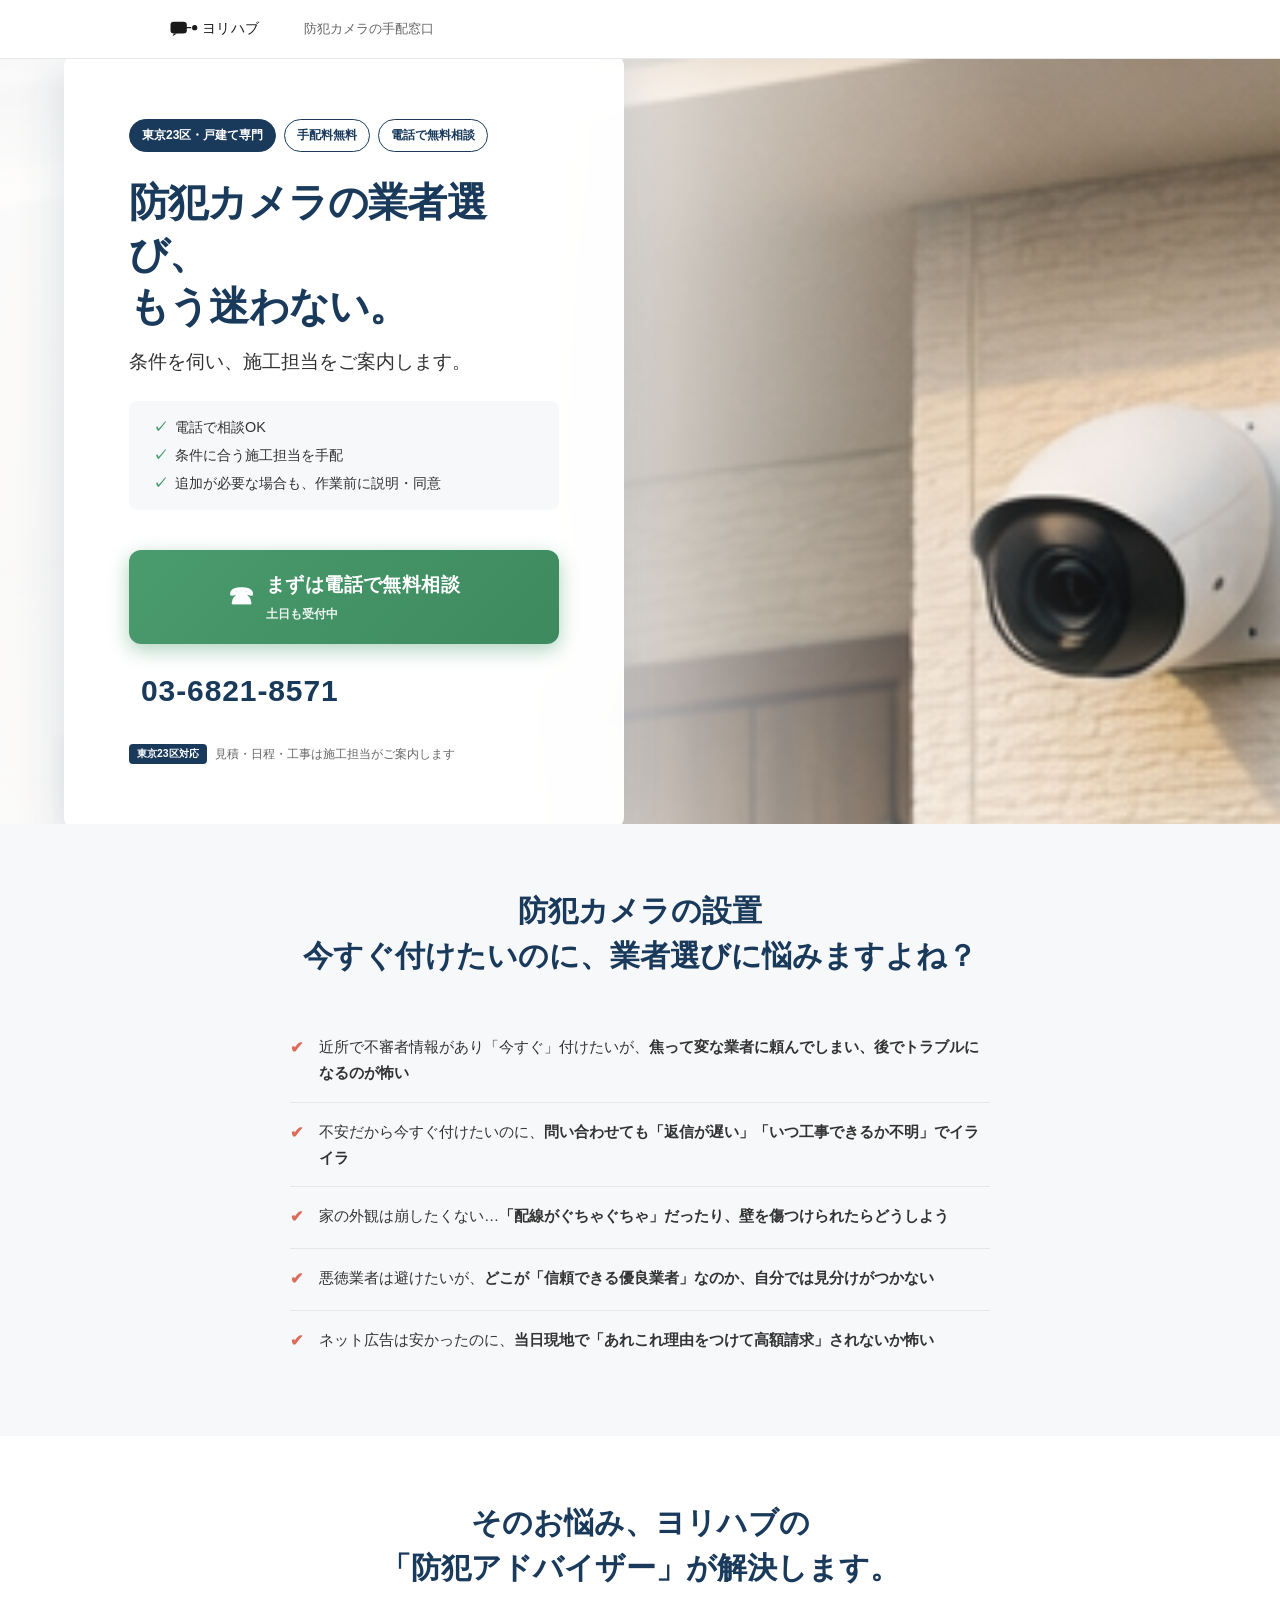
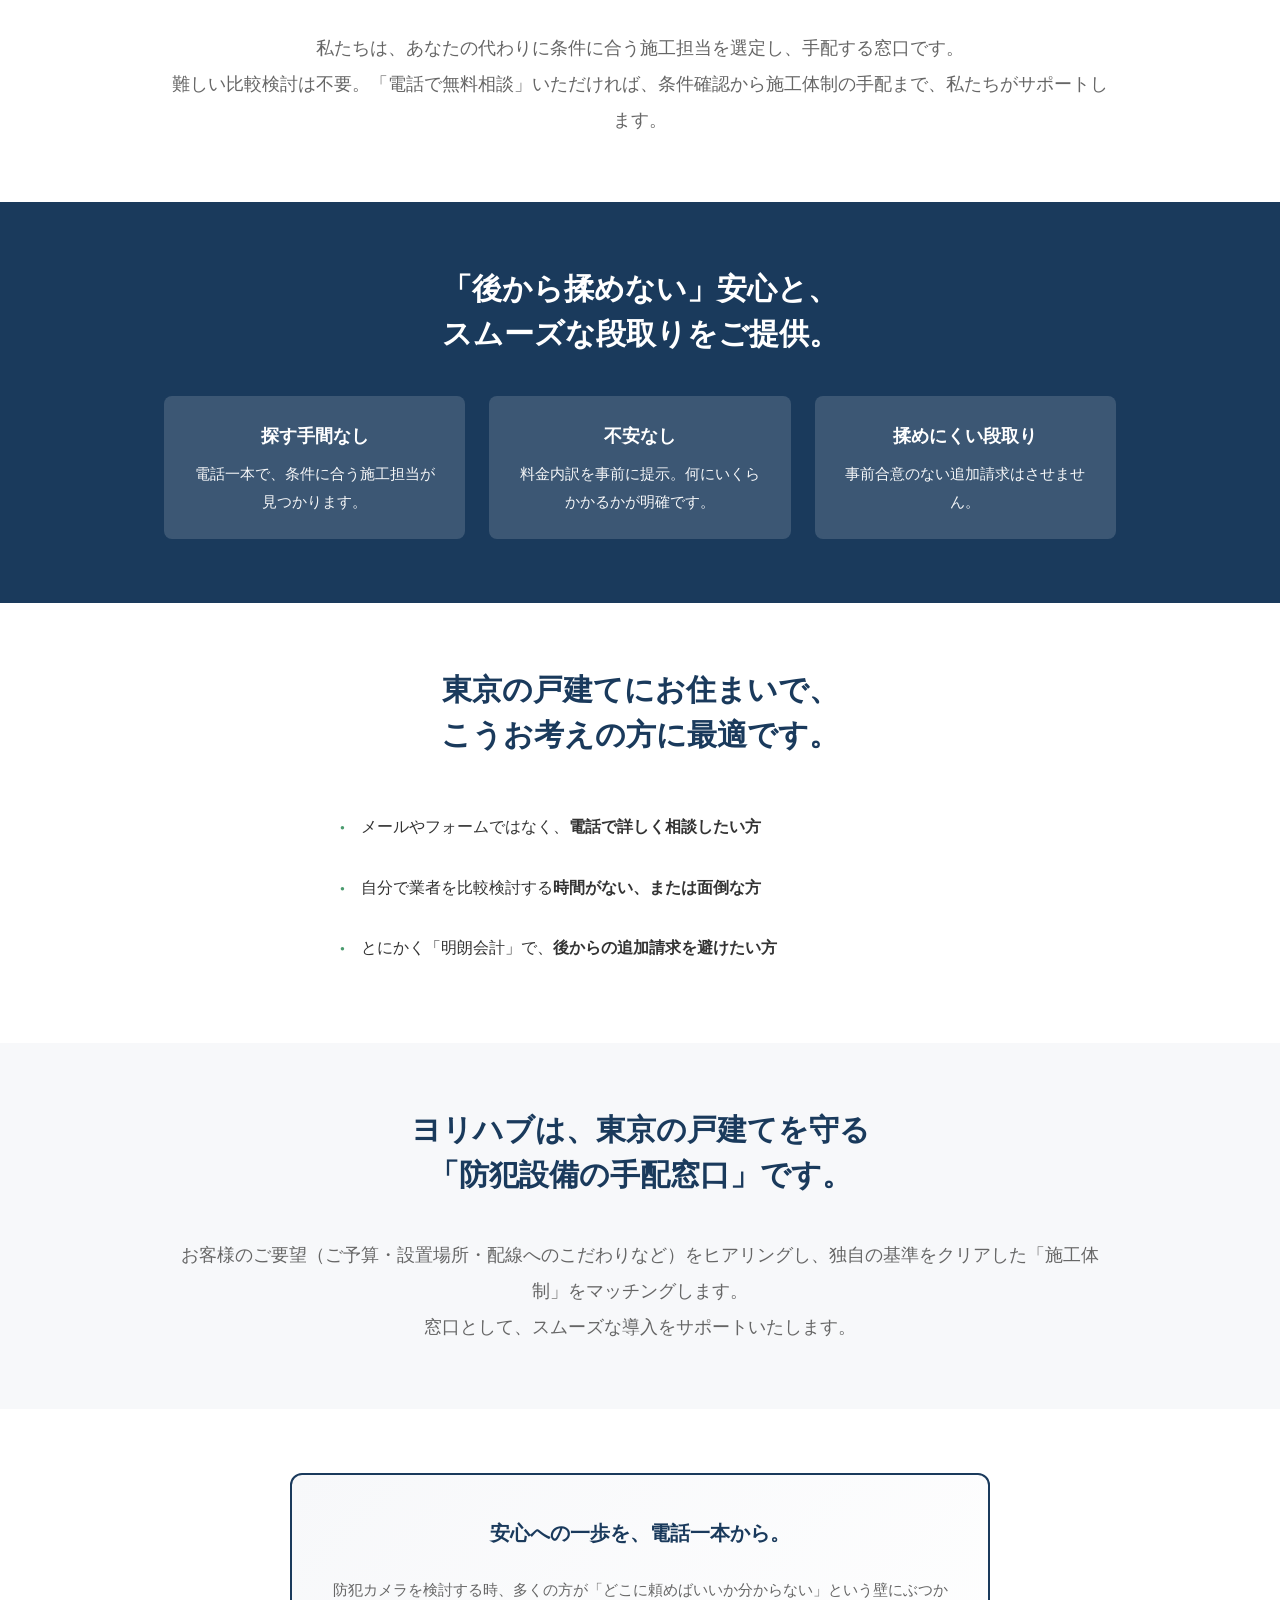
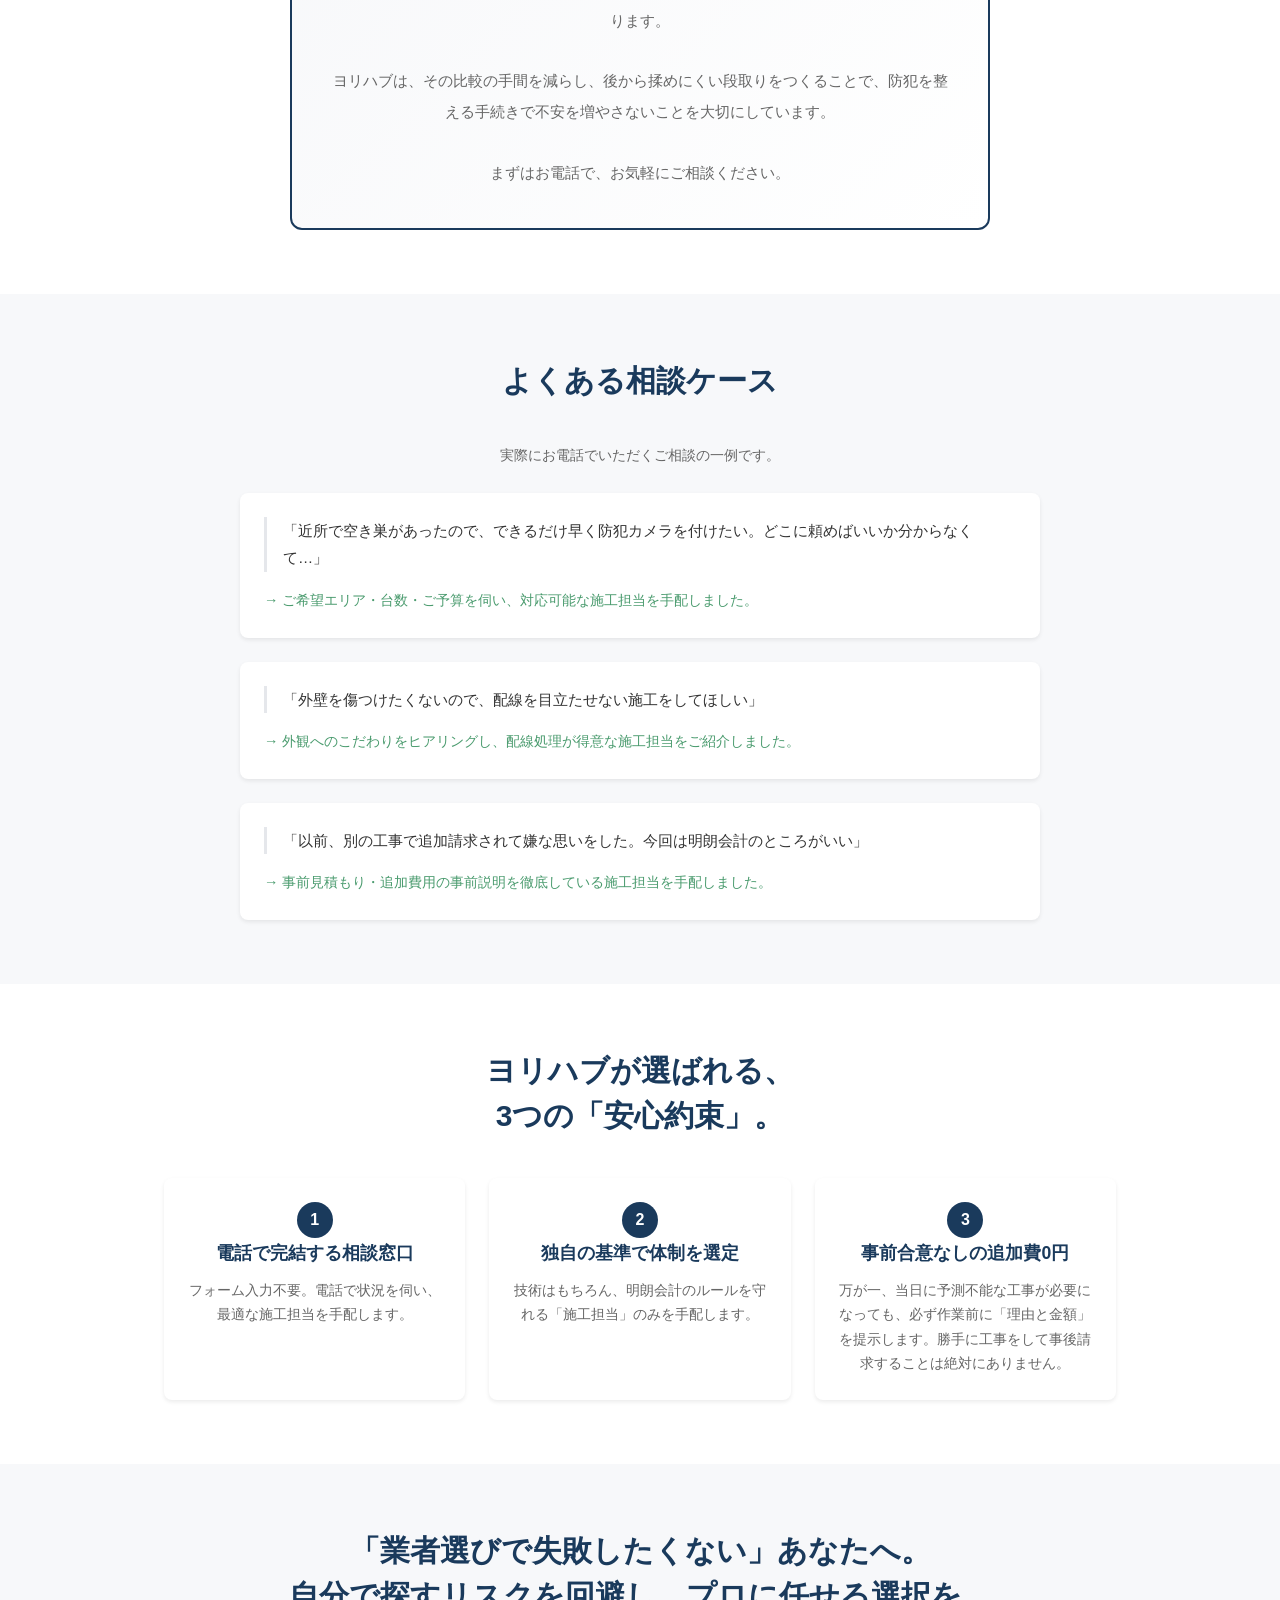
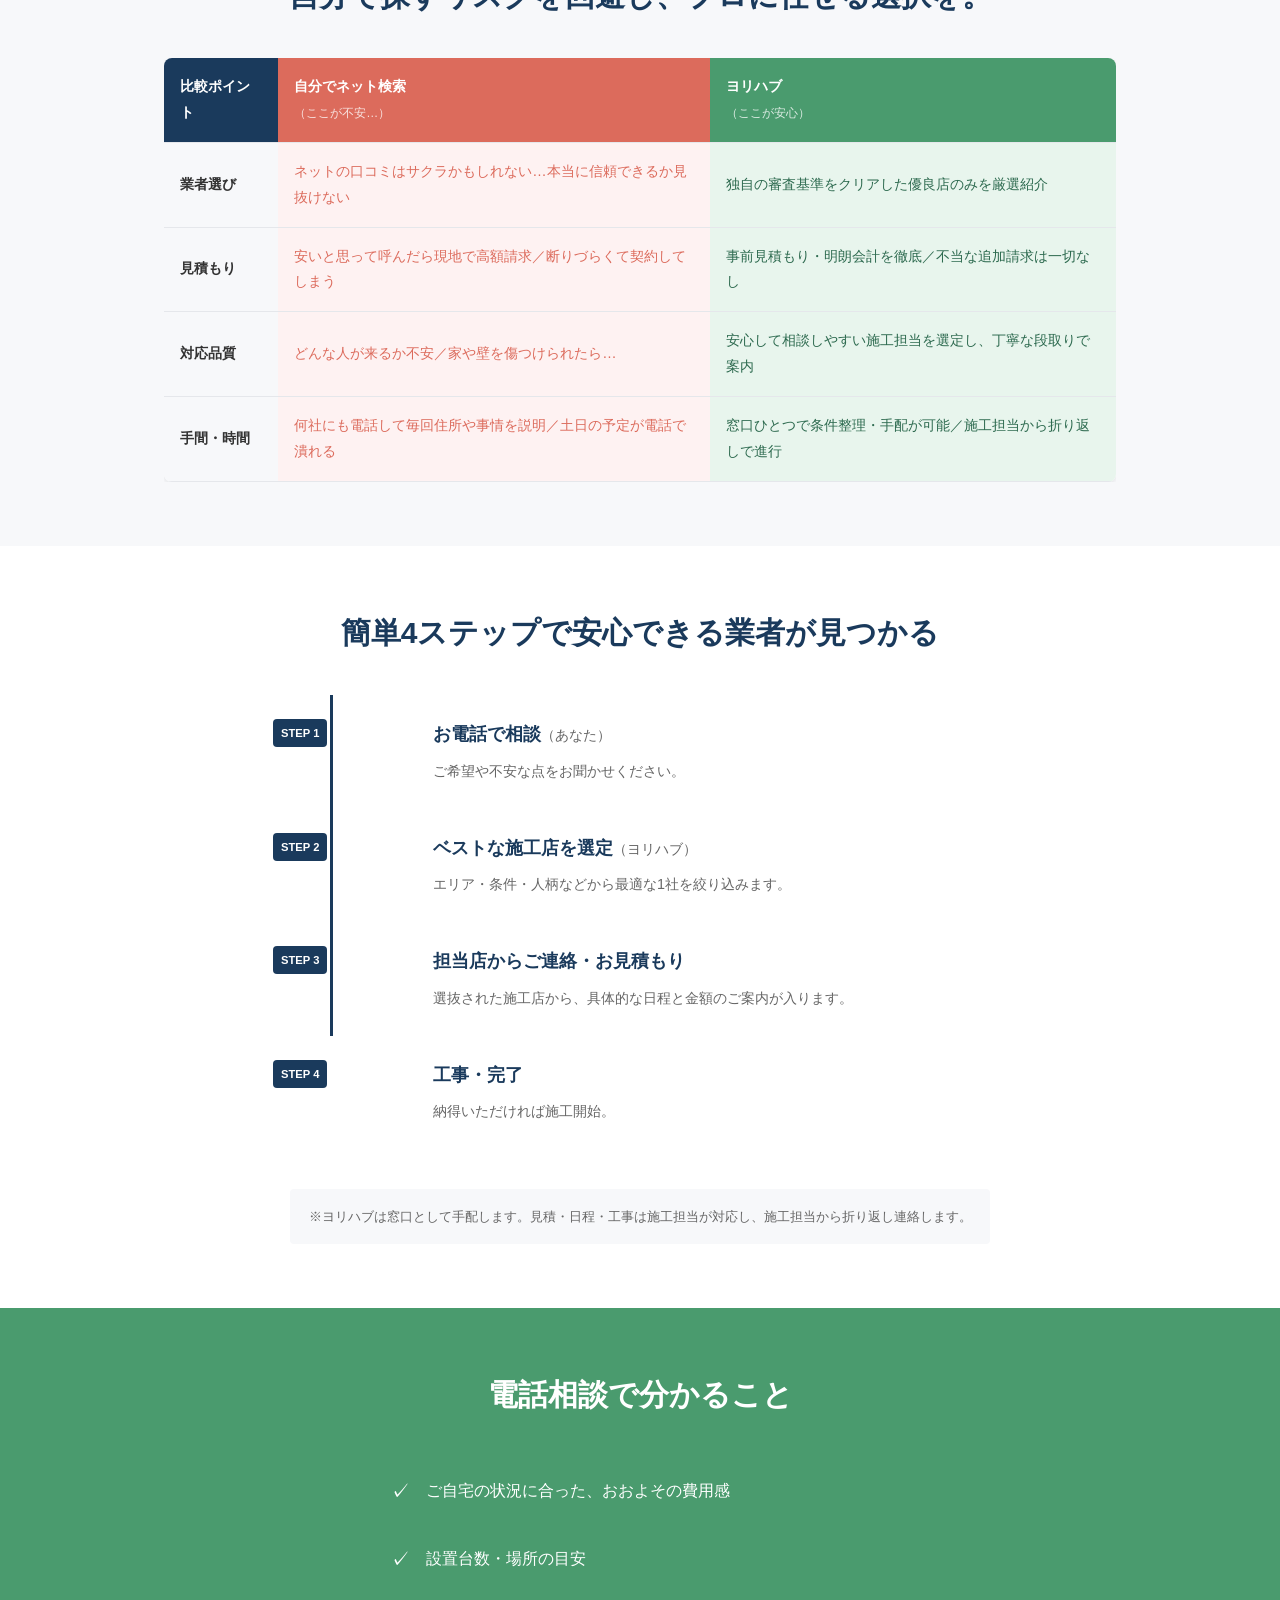
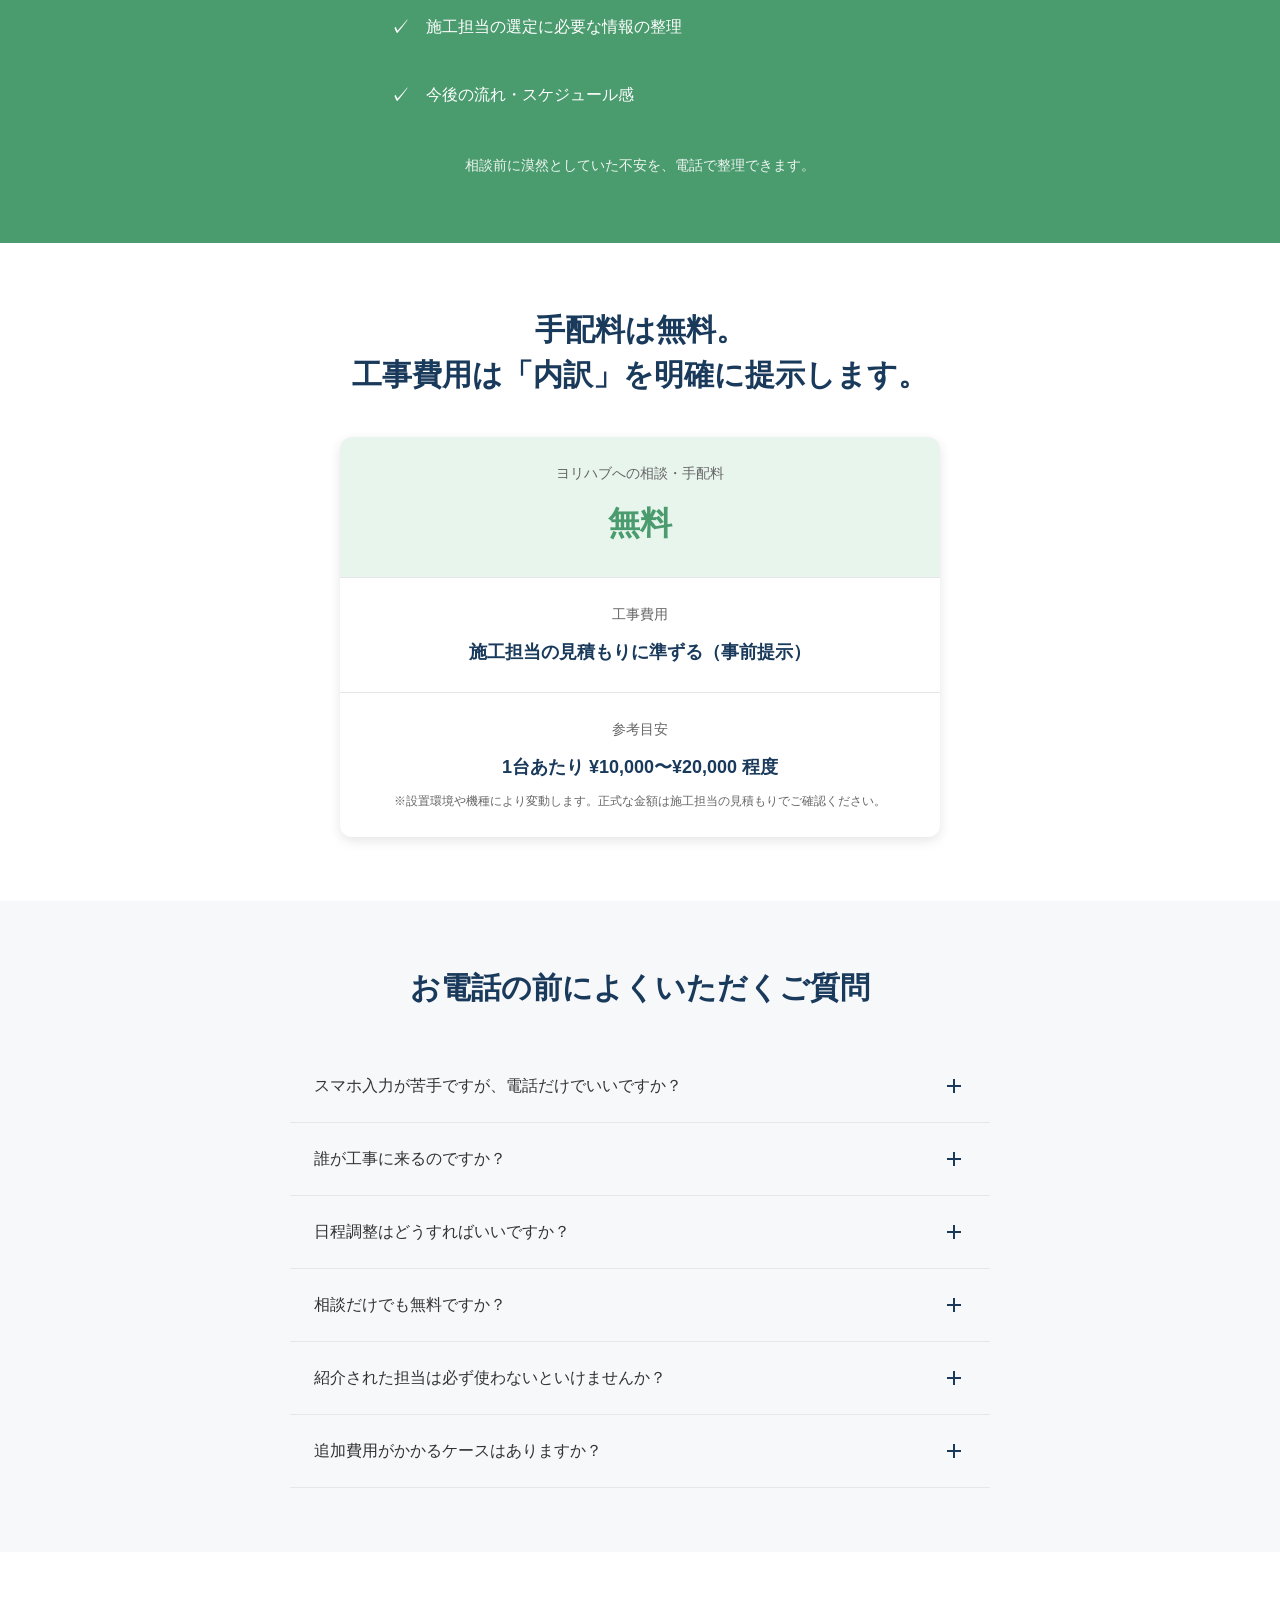
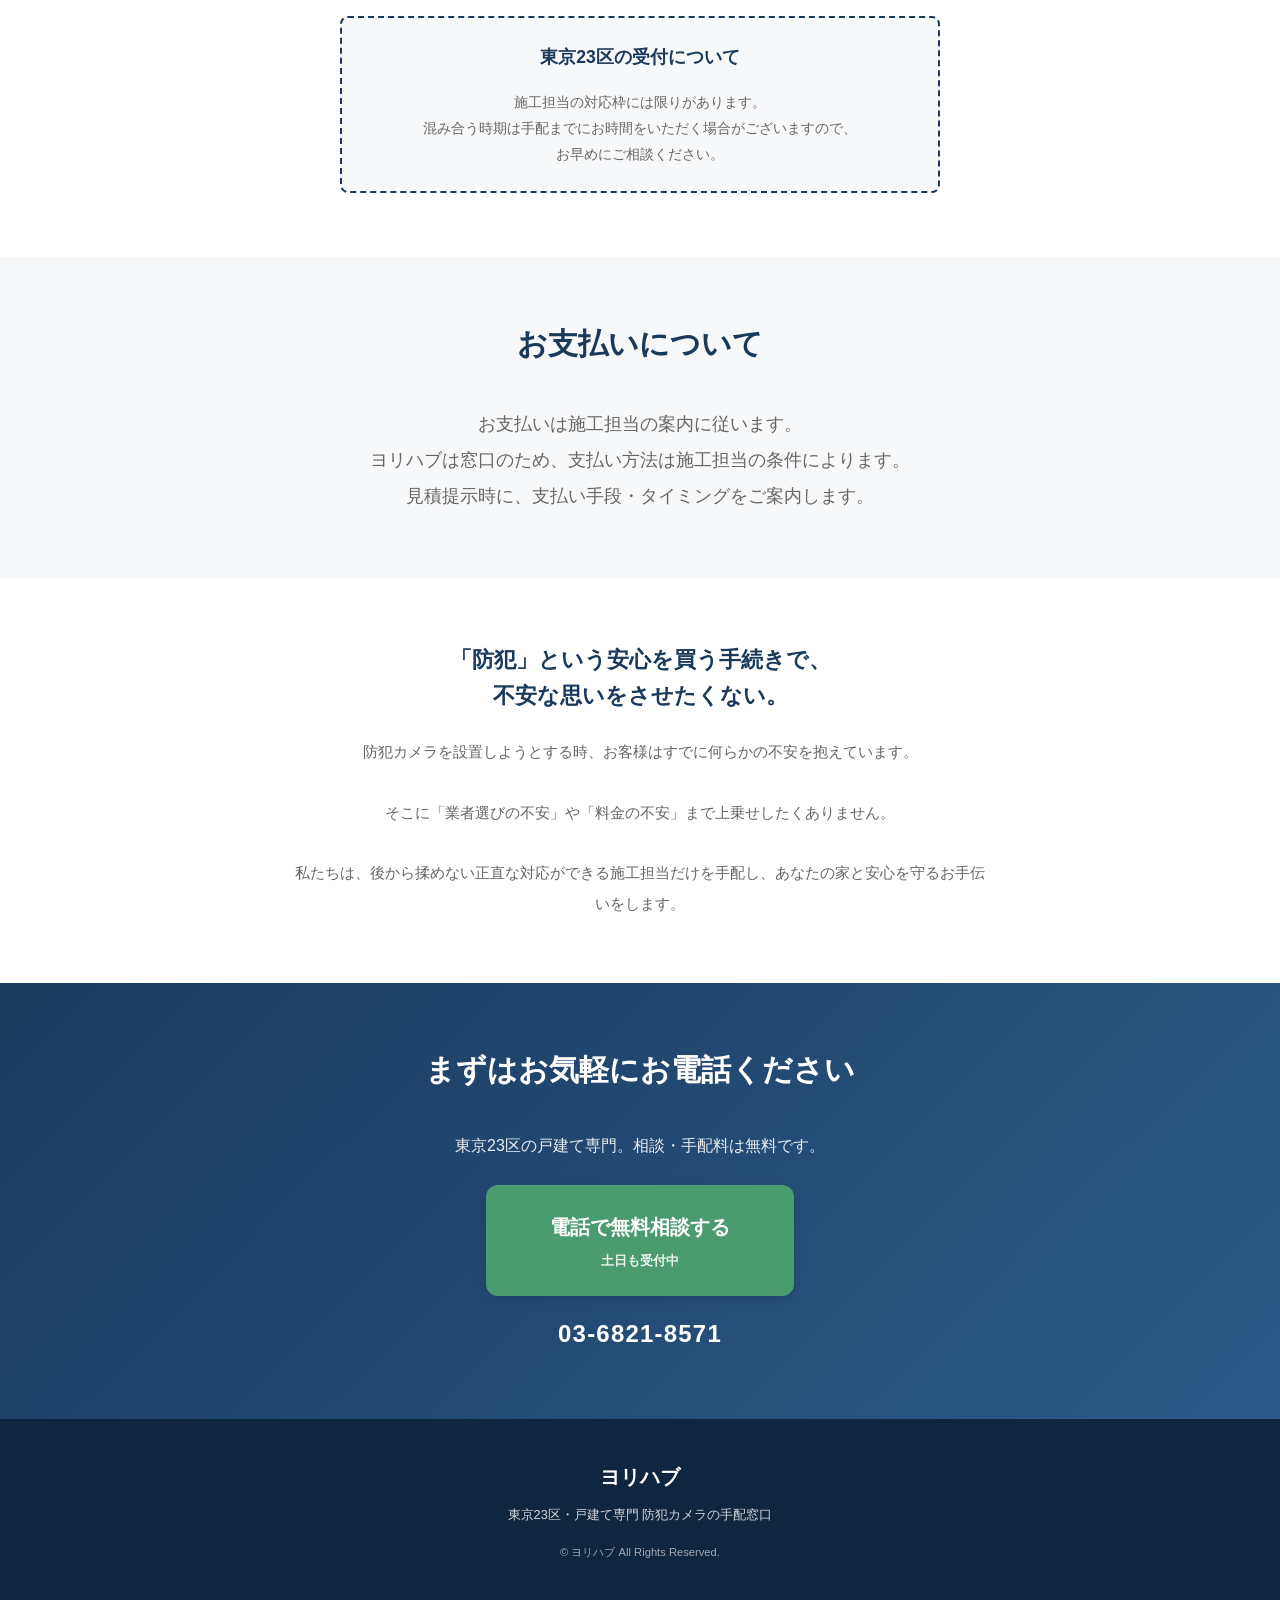
==== commit 03abccaf: "電話番号を03-6821-8571に統一" ====
--- a/index.html
+++ b/index.html
@@ -86,7 +86,7 @@
 
           <!-- CTA -->
           <div class="hero-cta">
-            <a href="tel:0120-xxx-xxx" class="cta-button-hero">
+            <a href="tel:0368218571" class="cta-button-hero">
               <span class="cta-icon" aria-hidden="true">&#9742;</span>
               <span class="cta-text">
                 <span class="cta-main">まずは電話で無料相談</span>
@@ -94,8 +94,7 @@
               </span>
             </a>
             <p class="hero-cta-number">
-              <span class="hero-number-label">フリーダイヤル</span>
-              <span class="hero-number-value">0120-xxx-xxx</span>
+              <span class="hero-number-value">03-6821-8571</span>
             </p>
           </div>
 
@@ -595,13 +594,12 @@
         <p class="cta-desc">東京23区の戸建て専門。相談・手配料は無料です。</p>
 
         <div class="cta-box cta-box-final">
-          <a href="tel:0120-xxx-xxx" class="cta-button cta-button-large">
+          <a href="tel:0368218571" class="cta-button cta-button-large">
             <span class="cta-main">電話で無料相談する</span>
             <span class="cta-sub">土日も受付中</span>
           </a>
           <p class="cta-number cta-number-white">
-            <span class="number-label">フリーダイヤル</span>
-            <span class="number-value">0120-xxx-xxx</span>
+            <span class="number-value">03-6821-8571</span>
           </p>
         </div>
       </div>
@@ -620,9 +618,9 @@
   <!-- スマホ用固定CTAバー（スクロールで表示） -->
   <div class="fixed-cta" id="fixedCta" role="complementary" aria-label="電話で無料相談">
     <a
-      href="tel:0120-xxx-xxx"
+      href="tel:0368218571"
       class="fixed-cta-button"
-      aria-label="電話で無料相談 0120-xxx-xxx 土日も受付中"
+      aria-label="電話で無料相談 03-6821-8571 土日も受付中"
     >
       <span class="fixed-cta-icon" aria-hidden="true">
         <svg width="22" height="22" viewBox="0 0 24 24" fill="none" xmlns="http://www.w3.org/2000/svg">
@@ -632,7 +630,7 @@
       <span class="fixed-cta-content">
         <span class="fixed-cta-main">まずは電話で無料相談</span>
         <span class="fixed-cta-info">
-          <span class="fixed-cta-number">0120-xxx-xxx</span>
+          <span class="fixed-cta-number">03-6821-8571</span>
           <span class="fixed-cta-sub">土日も受付中</span>
         </span>
       </span>
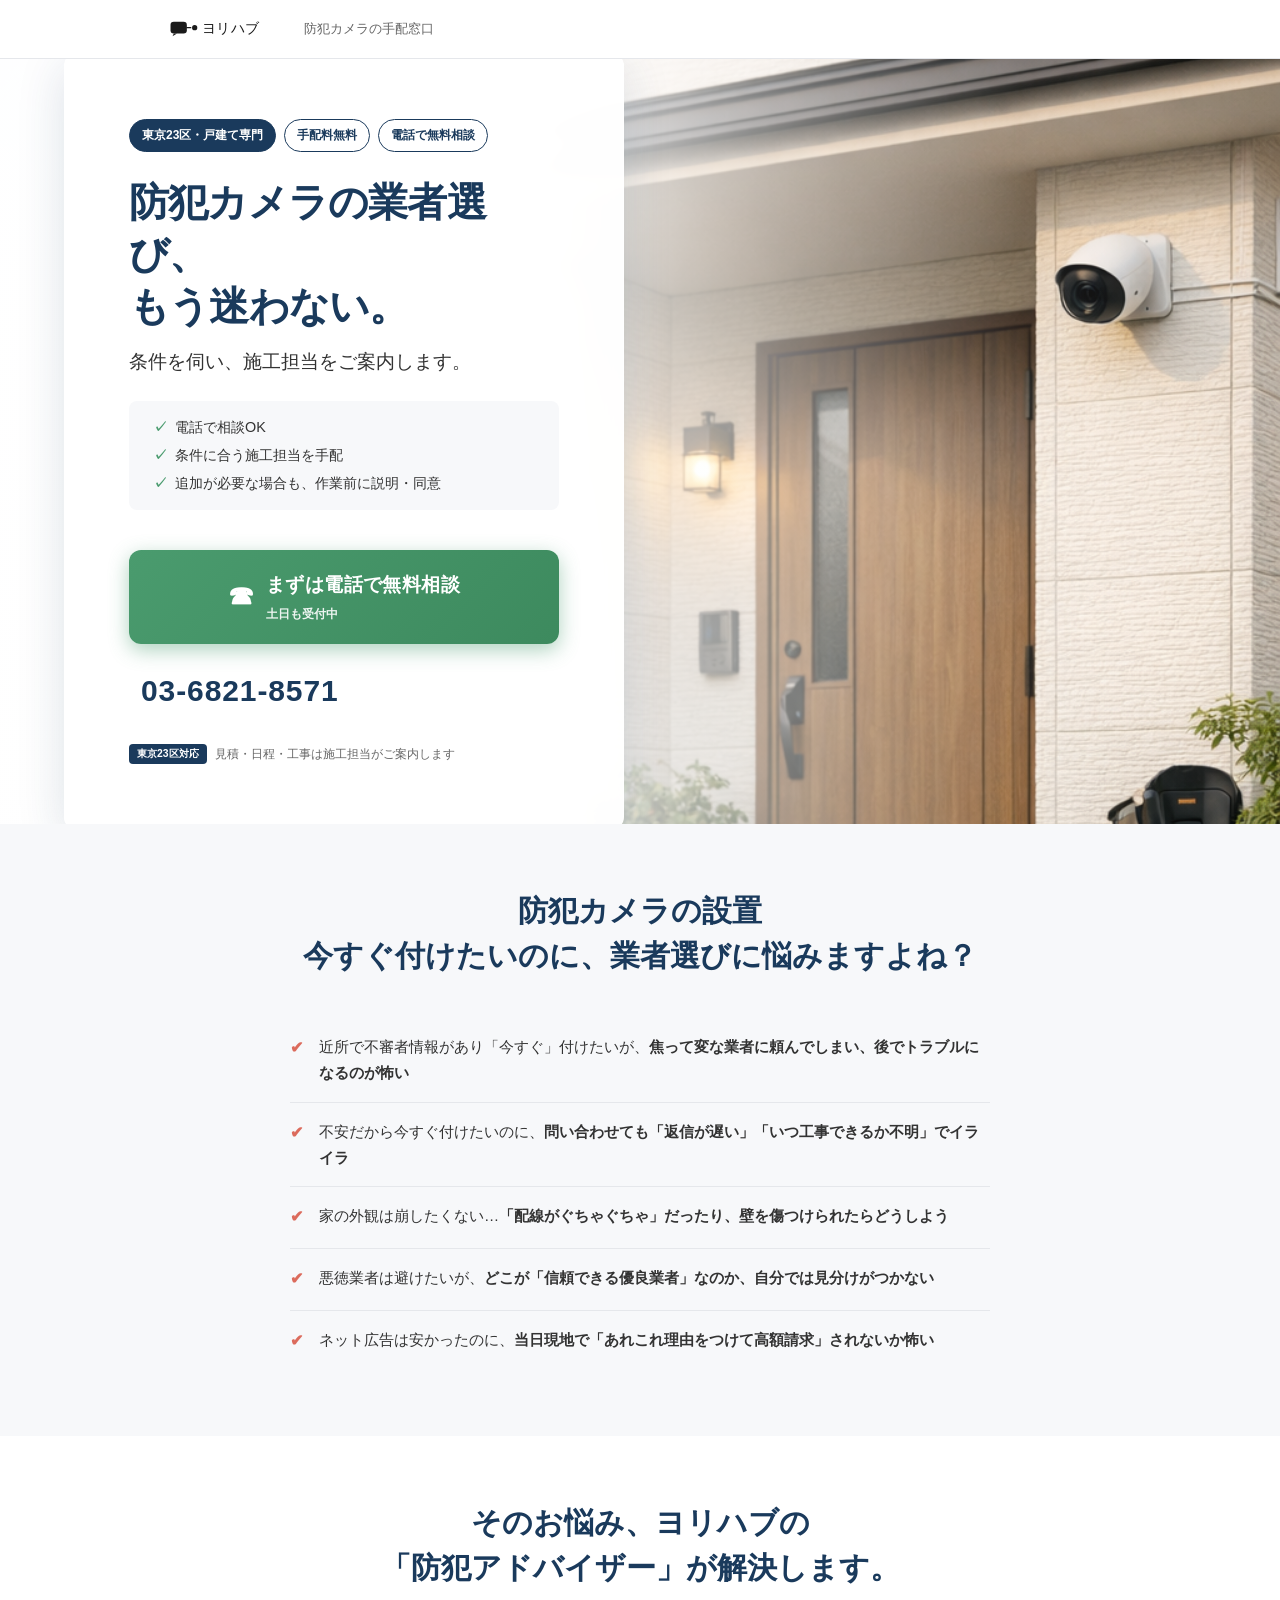
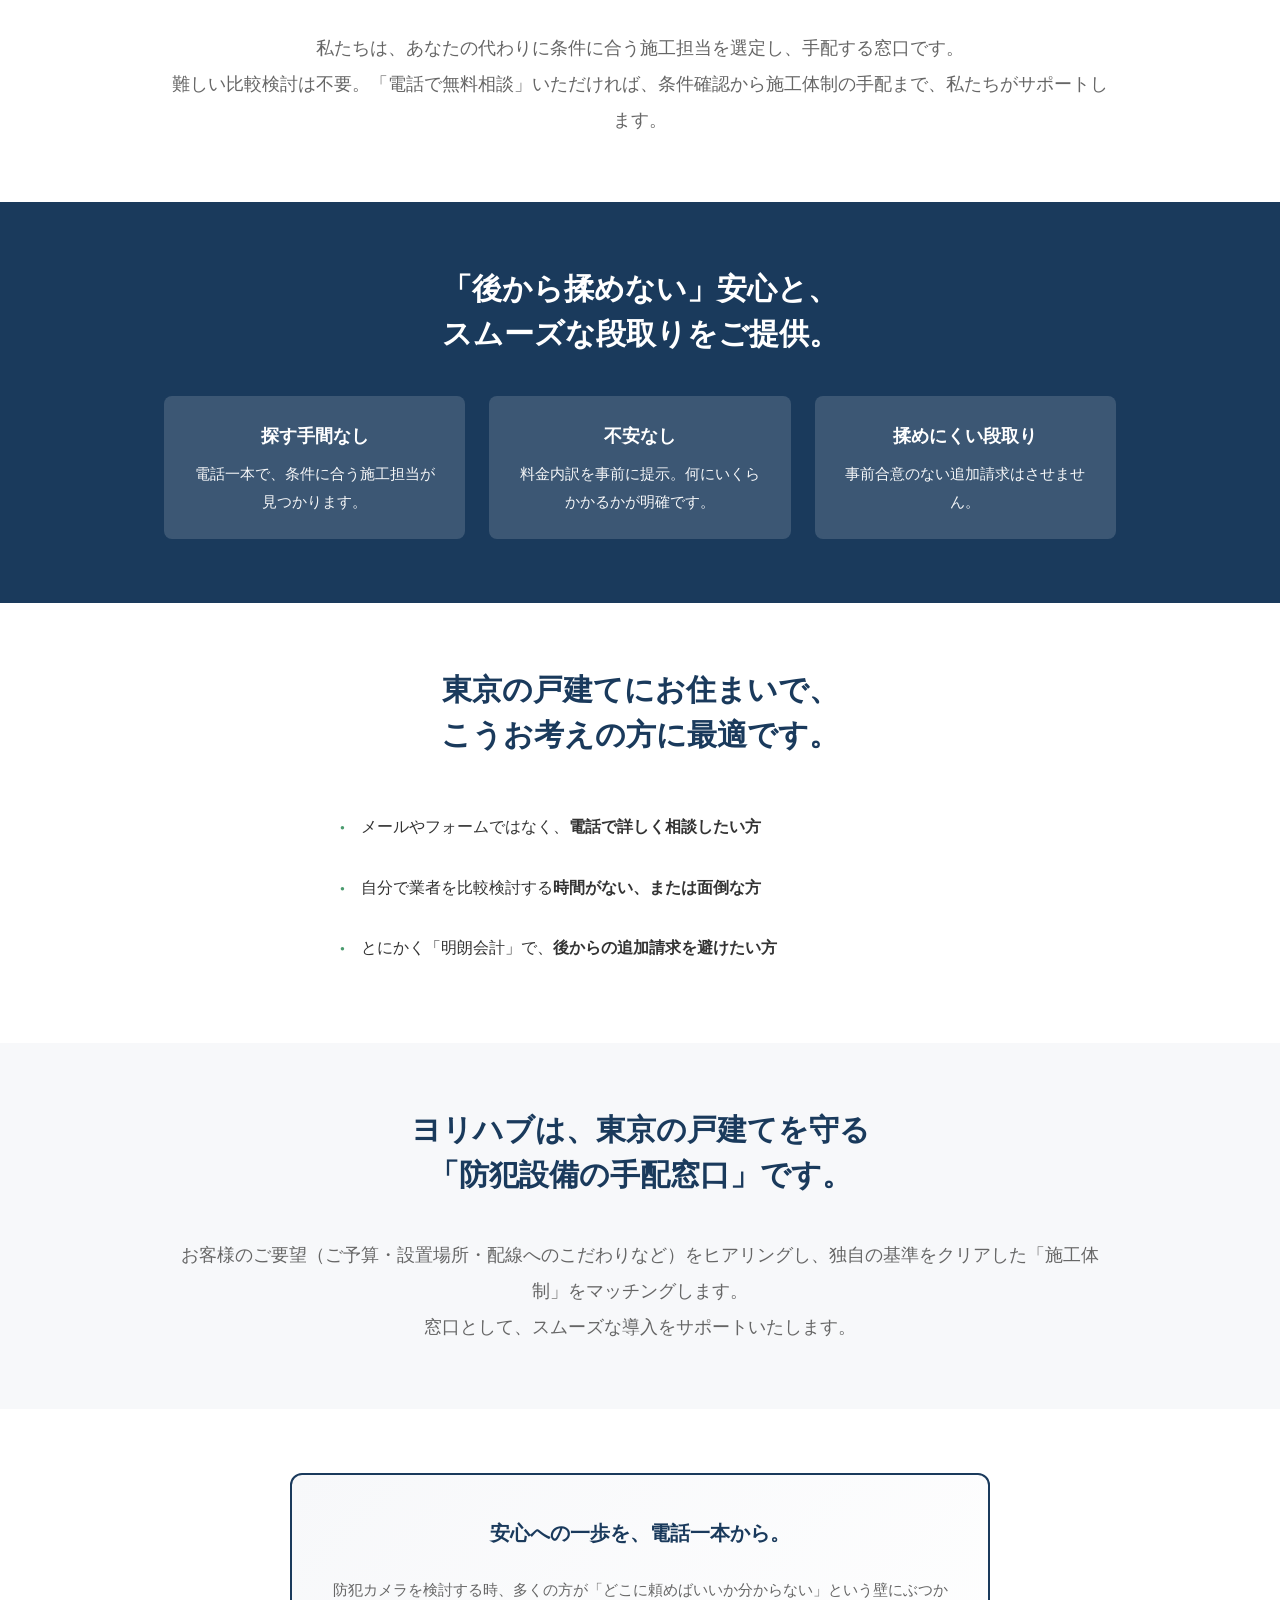
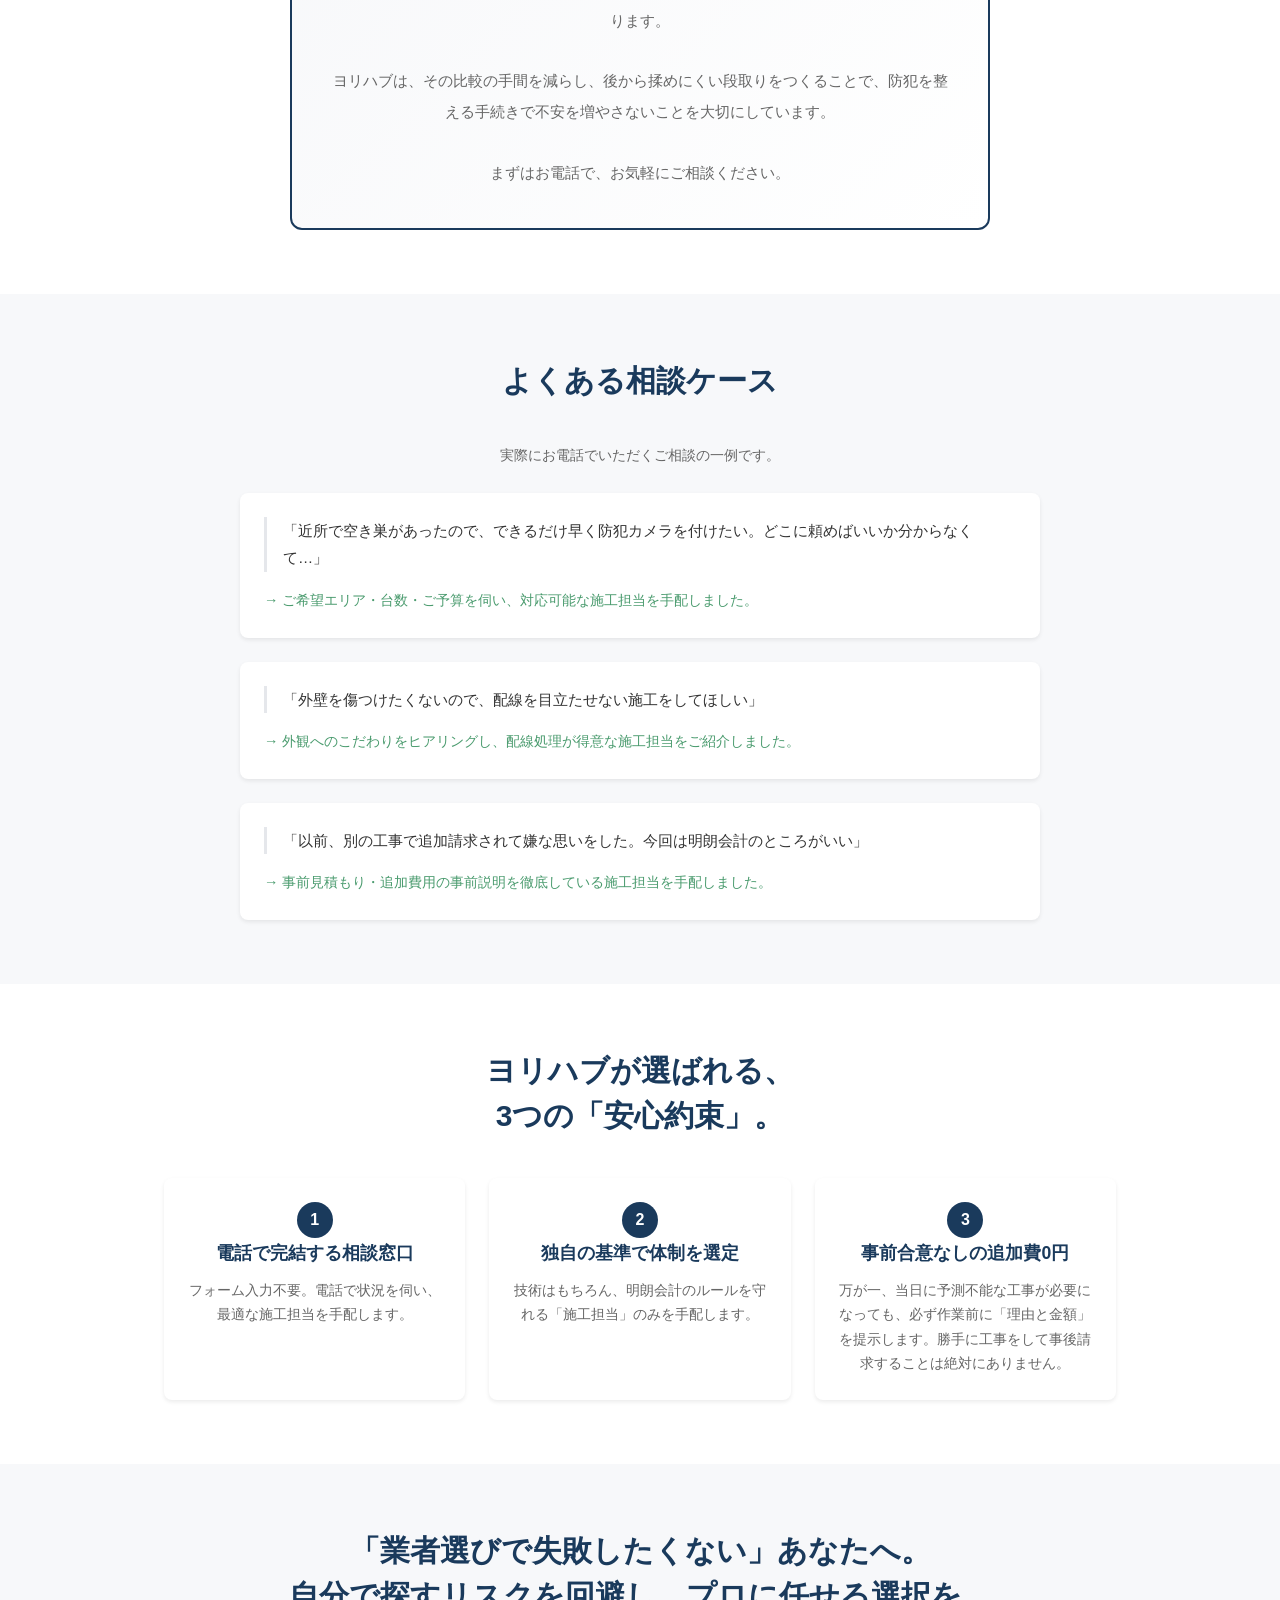
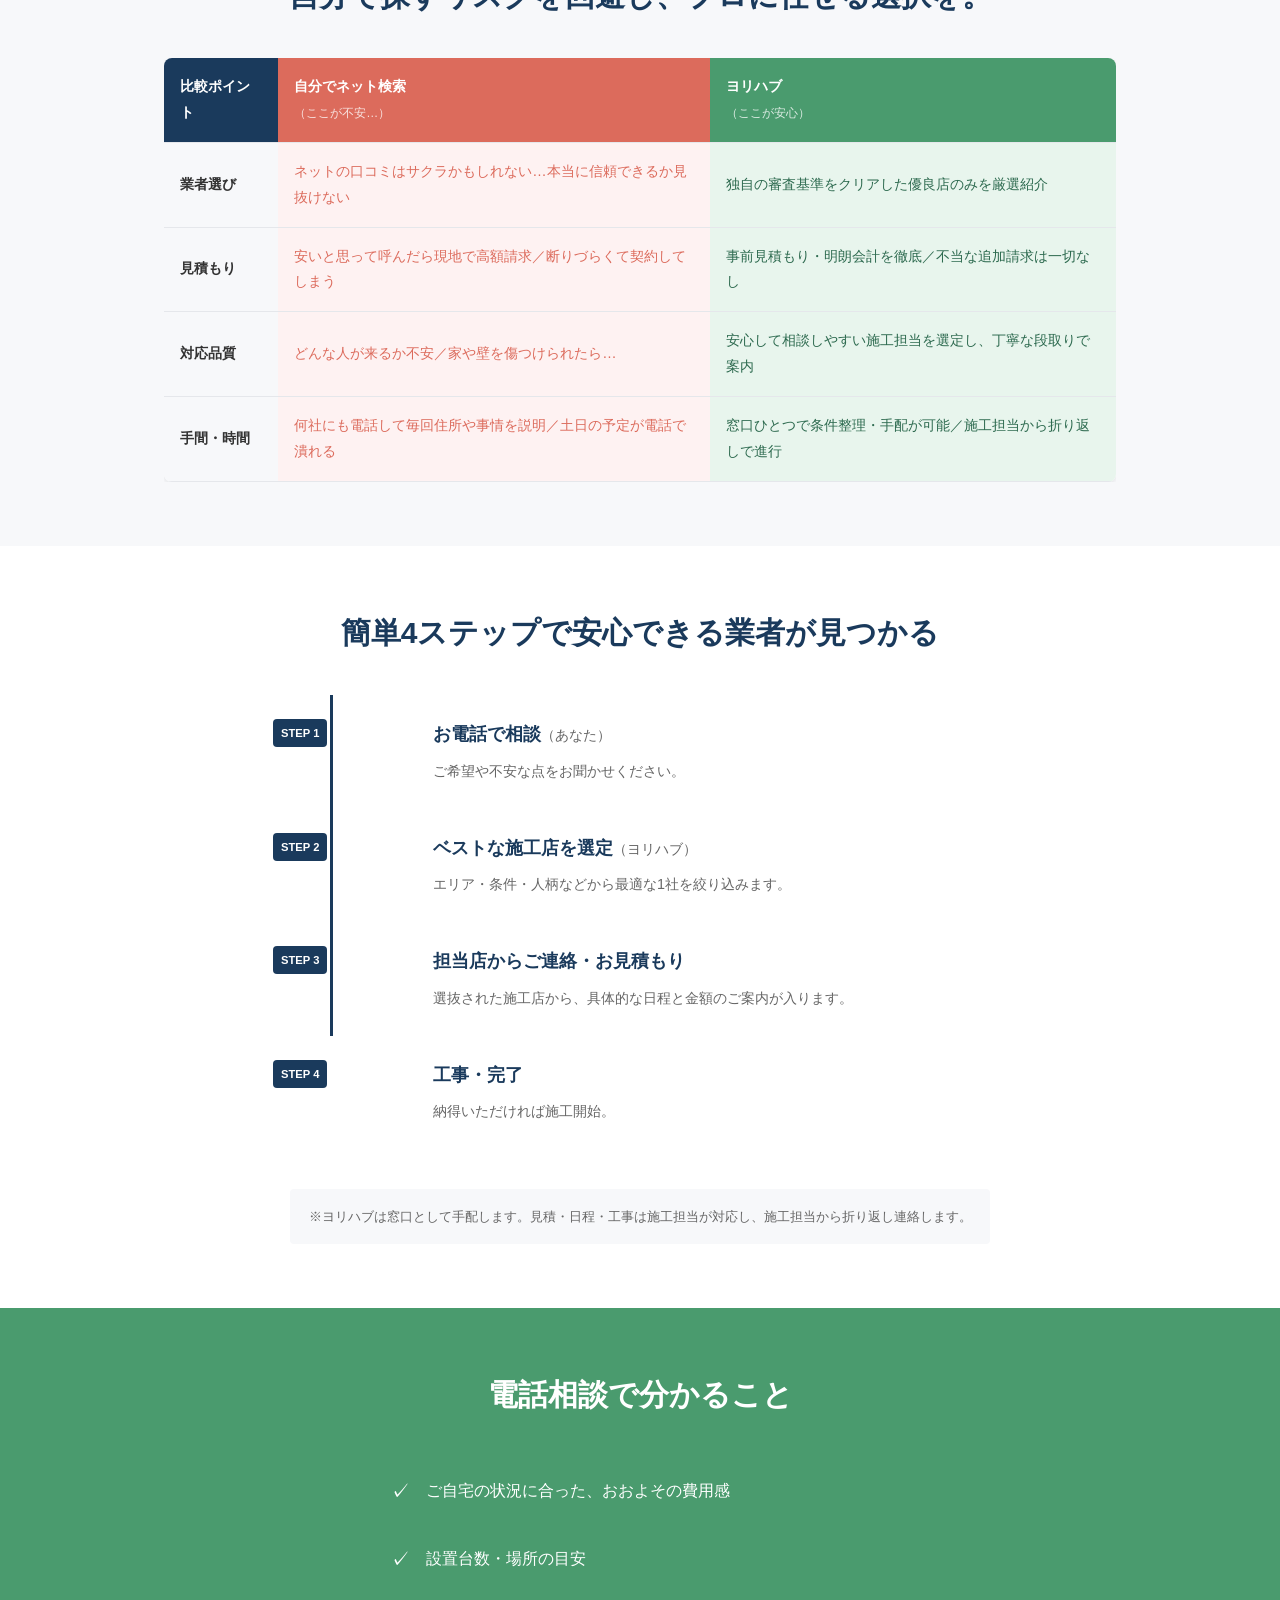
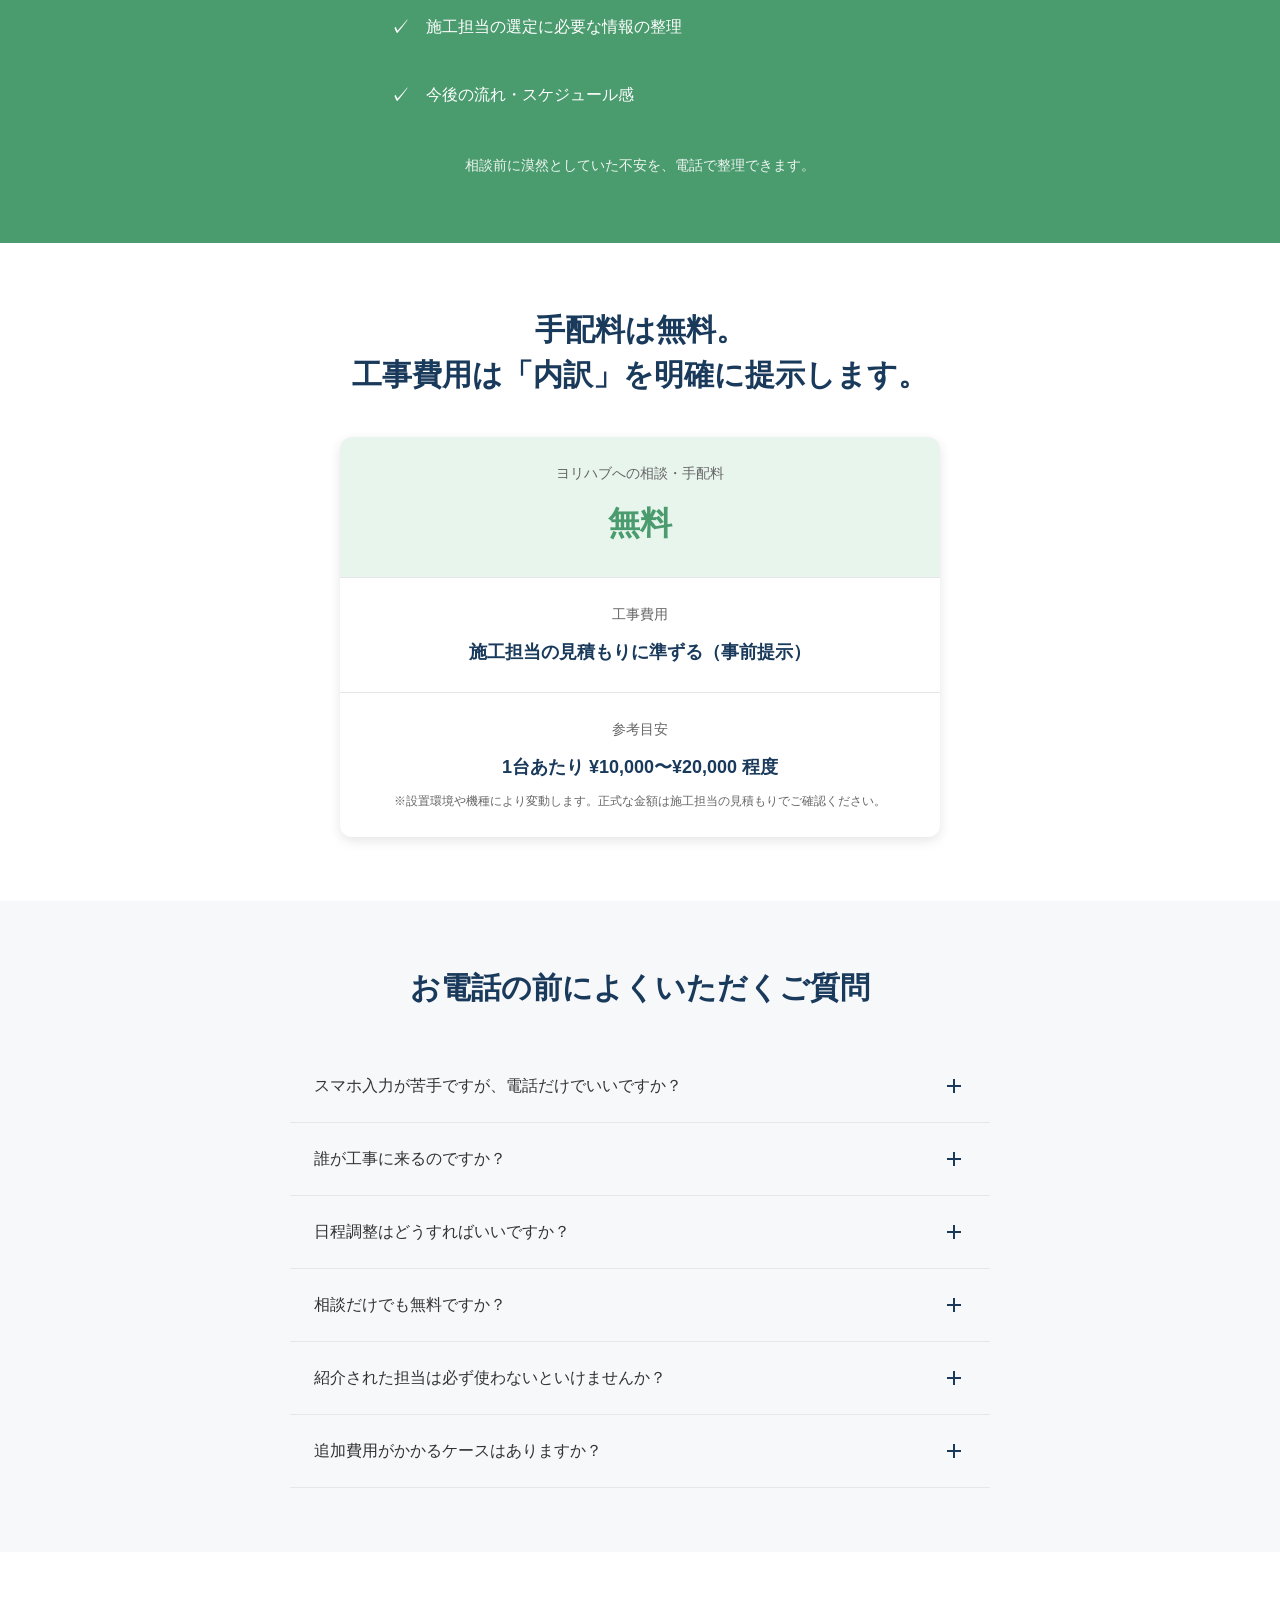
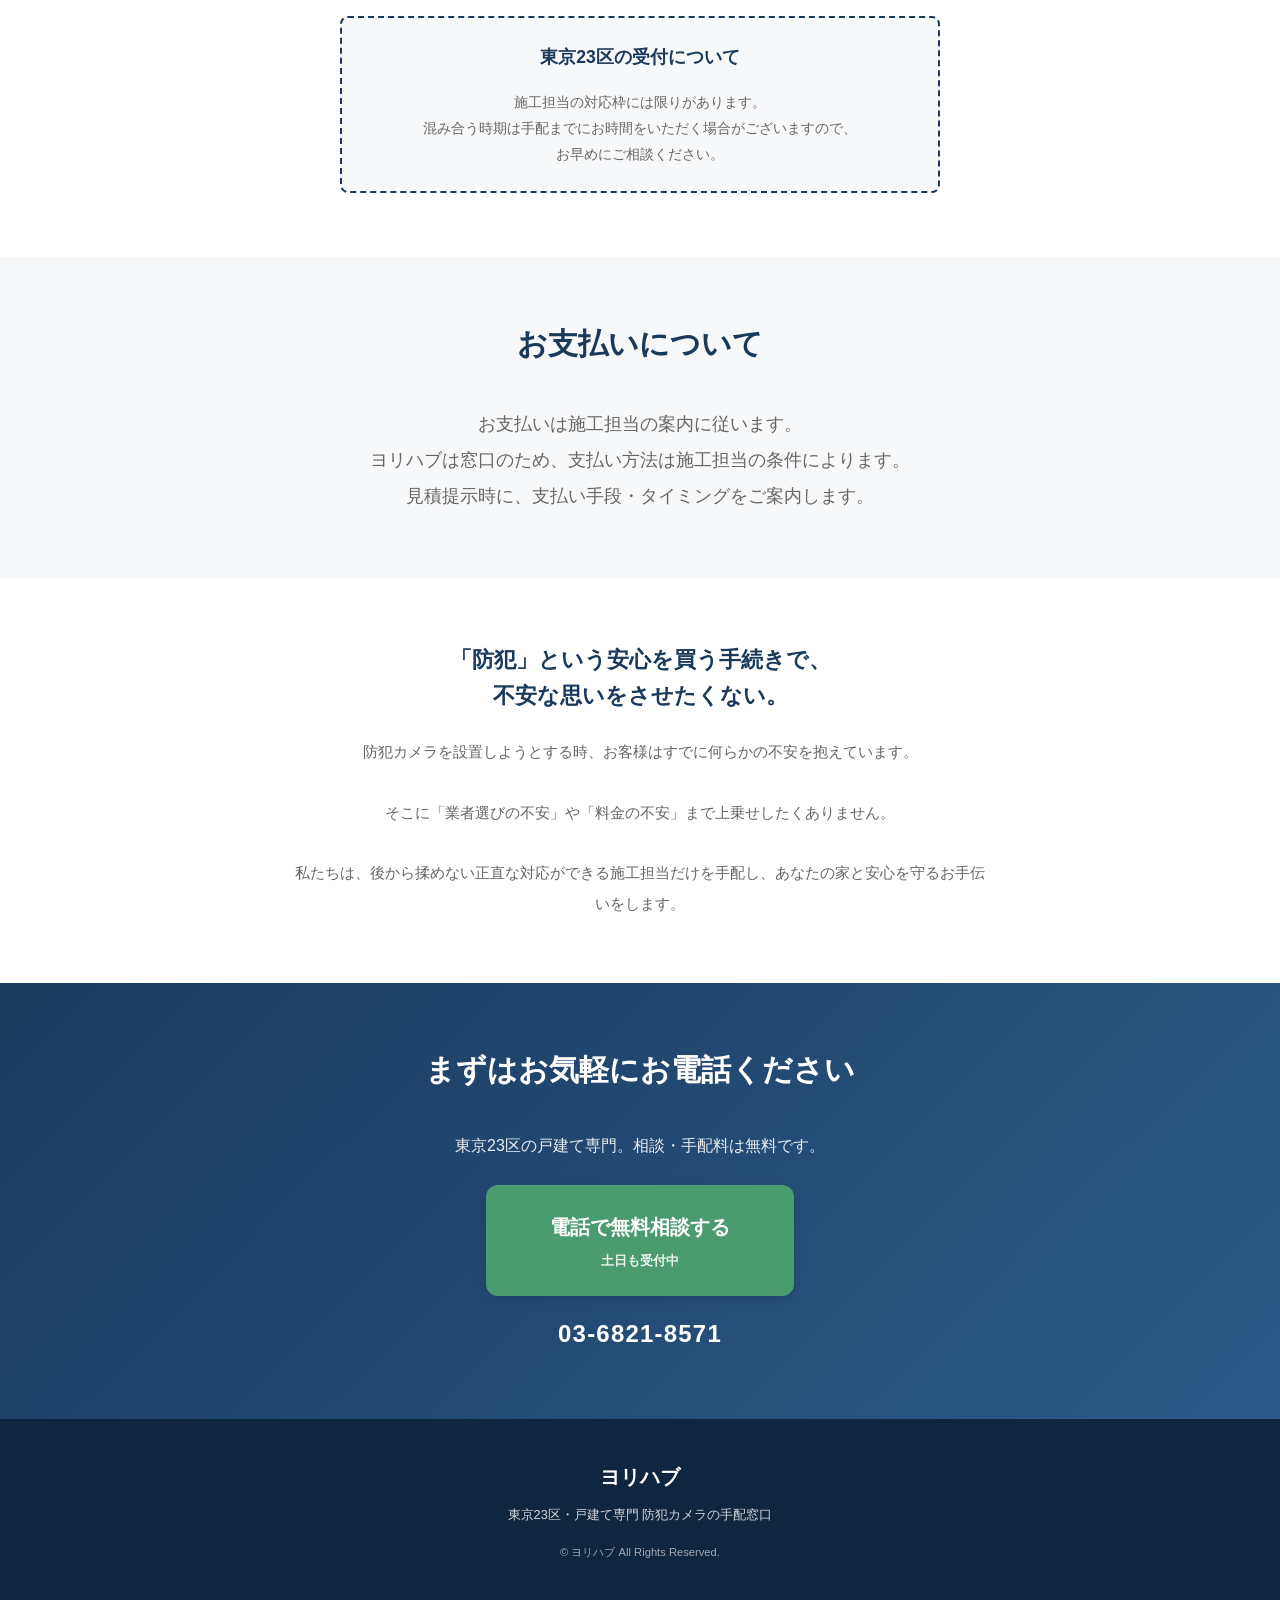
==== commit 9bbaece4: "refactor: LPをルートへフラット化 + favicon追加 + URL修正 - security-camera/ 配下のファイルをすべてルートに移動（git mv） - index.html" ====
--- a/index.html
+++ b/index.html
@@ -5,6 +5,14 @@
   <meta name="viewport" content="width=device-width, initial-scale=1.0">
   <meta name="description" content="東京23区の戸建て向け防犯カメラ設置。電話一本で優良施工店を手配。ヨリハブは相談・手配料無料の窓口サービスです。">
   <title>ヨリハブ｜東京23区・戸建て専門 防犯カメラの手配窓口</title>
+  <link rel="canonical" href="https://security.yorihub.jp/">
+  <meta property="og:url" content="https://security.yorihub.jp/">
+  <meta property="og:title" content="ヨリハブ｜東京23区・戸建て専門 防犯カメラの手配窓口">
+  <meta property="og:description" content="東京23区の戸建て向け防犯カメラ設置。電話一本で優良施工店を手配。ヨリハブは相談・手配料無料の窓口サービスです。">
+  <meta property="og:type" content="website">
+  <link rel="icon" href="/favicon.ico" sizes="48x48" type="image/x-icon">
+  <link rel="icon" href="/icon.svg" sizes="any" type="image/svg+xml">
+  <link rel="apple-touch-icon" href="/apple-icon.png" sizes="180x180">
   <link rel="stylesheet" href="styles.css">
 </head>
 <body>
@@ -357,7 +365,7 @@
             <h3 class="compare-card-title">対応品質</h3>
             <div class="compare-card-row">
               <p class="compare-card-label risk-label">自分で検索すると…</p>
-              <p class="compare-card-text">どんな人が来るか不安／家や壁を傷つけられたら…</p>
+              <p class="compare-card-text">どんなな人が来るか不安／家や壁を傷つけられたら…</p>
             </div>
             <div class="compare-card-row">
               <p class="compare-card-label safe-label">ヨリハブなら</p>
